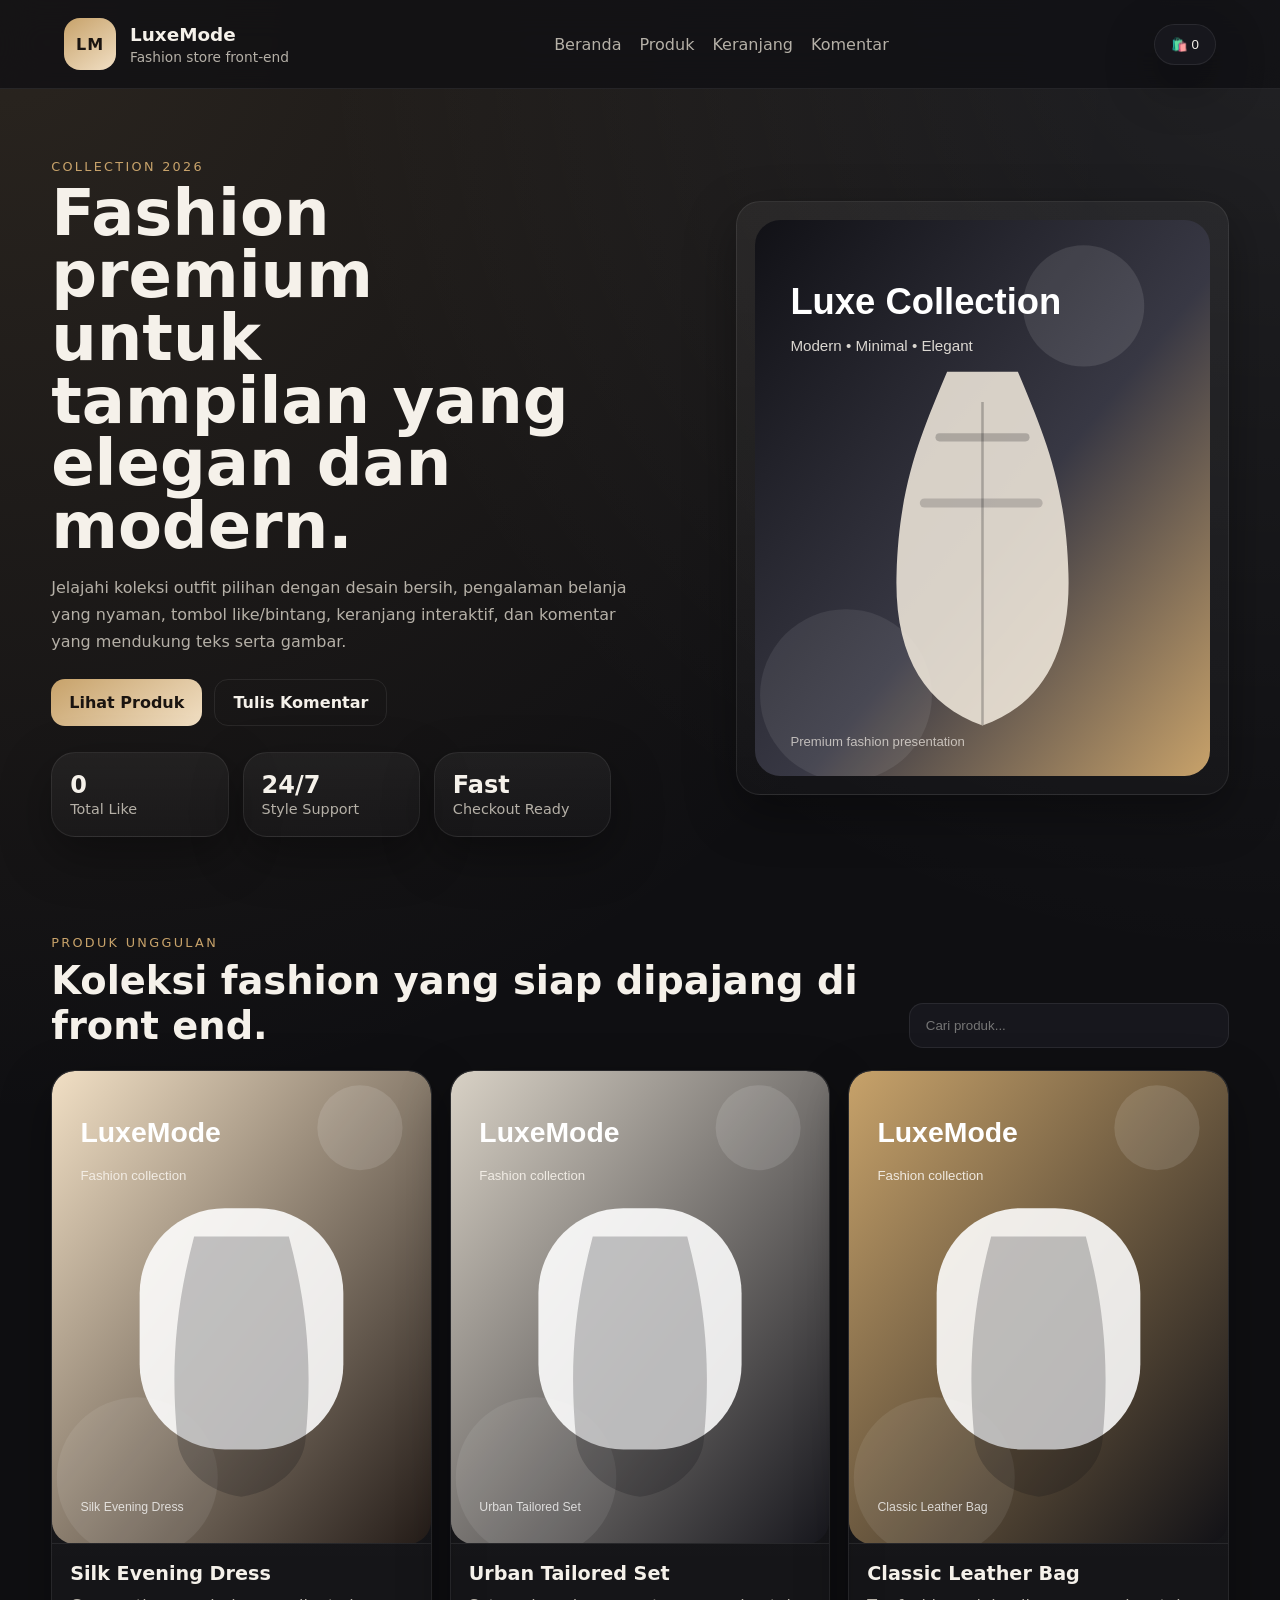
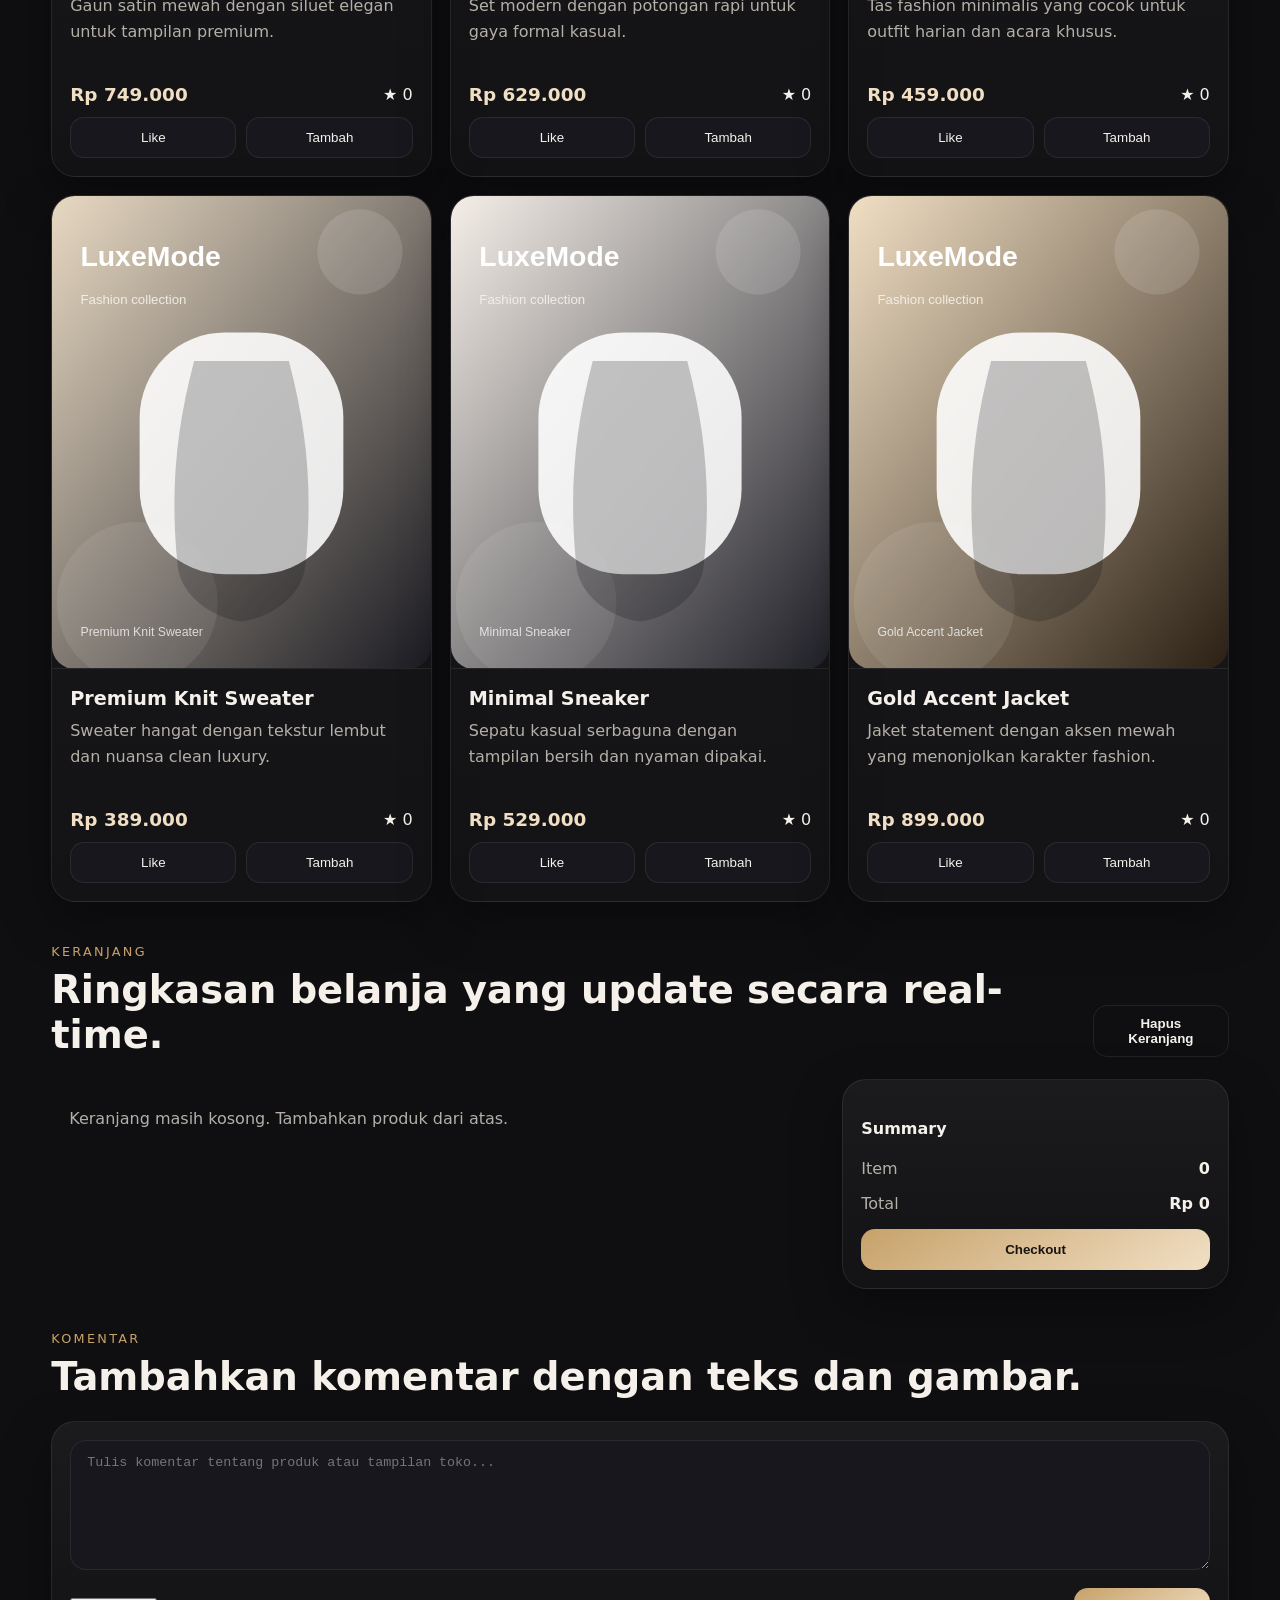
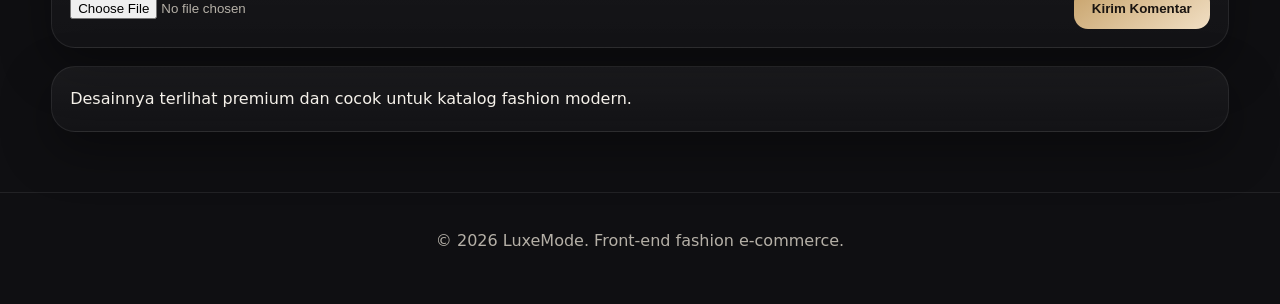
==== Fashion store front-end/index.html @ ac45f4f5 "Add files via upload" ====
<!DOCTYPE html>
<html lang="id">
<head>
  <meta charset="UTF-8" />
  <meta name="viewport" content="width=device-width, initial-scale=1.0" />
  <title>LuxeMode — Fashion E-Commerce</title>
  <link rel="stylesheet" href="style.css" />
</head>
<body>
  <header class="topbar">
    <div class="brand">
      <span class="brand-mark">LM</span>
      <div>
        <h1>LuxeMode</h1>
        <p>Fashion store front-end</p>
      </div>
    </div>

    <nav class="nav">
      <a href="#beranda">Beranda</a>
      <a href="#produk">Produk</a>
      <a href="#keranjang">Keranjang</a>
      <a href="#komentar">Komentar</a>
    </nav>

    <button class="cart-pill" id="cartToggle" type="button">
      🛍️ <span id="cartCount">0</span>
    </button>
  </header>

  <main>
    <section class="hero" id="beranda">
      <div class="hero-copy">
        <p class="eyebrow">Collection 2026</p>
        <h2>Fashion premium untuk tampilan yang elegan dan modern.</h2>
        <p class="hero-text">
          Jelajahi koleksi outfit pilihan dengan desain bersih, pengalaman belanja yang nyaman, 
          tombol like/bintang, keranjang interaktif, dan komentar yang mendukung teks serta gambar.
        </p>
        <div class="hero-actions">
          <a class="btn primary" href="#produk">Lihat Produk</a>
          <a class="btn ghost" href="#komentar">Tulis Komentar</a>
        </div>
        <div class="hero-stats">
          <div><strong id="likeTotal">0</strong><span>Total Like</span></div>
          <div><strong>24/7</strong><span>Style Support</span></div>
          <div><strong>Fast</strong><span>Checkout Ready</span></div>
        </div>
      </div>

      <div class="hero-card">
        <img alt="Fashion showcase" src="data:image/svg+xml;utf8,<?xml version='1.0' encoding='UTF-8'?> <svg xmlns='http://www.w3.org/2000/svg' width='900' height='1100' viewBox='0 0 900 1100'> <defs> <linearGradient id='g' x1='0' y1='0' x2='1' y2='1'> <stop offset='0%' stop-color='%23111116'/> <stop offset='55%' stop-color='%23383844'/> <stop offset='100%' stop-color='%23c8a26a'/> </linearGradient> </defs> <rect width='900' height='1100' rx='50' fill='url(%23g)'/> <circle cx='650' cy='170' r='120' fill='%23ffffff' fill-opacity='.10'/> <circle cx='180' cy='940' r='170' fill='%23ffffff' fill-opacity='.08'/> <text x='70' y='185' font-family='Arial' font-size='72' fill='%23ffffff' font-weight='700'>Luxe Collection</text> <text x='70' y='260' font-family='Arial' font-size='30' fill='%23f5f0e8' fill-opacity='.88'>Modern • Minimal • Elegant</text> <path d='M380 300 C330 420, 285 520, 280 700 C275 860, 335 960, 450 1000 C565 960, 625 860, 620 700 C615 520, 570 420, 520 300 Z' fill='%23f0e7db' fill-opacity='.88'/> <path d='M450 360 L450 999' stroke='%23111116' stroke-opacity='.25' stroke-width='5'/> <path d='M365 430 L535 430' stroke='%23111116' stroke-opacity='.22' stroke-width='16' stroke-linecap='round'/> <path d='M335 560 L560 560' stroke='%23111116' stroke-opacity='.18' stroke-width='18' stroke-linecap='round'/> <text x='70' y='1040' font-family='Arial' font-size='26' fill='%23f5f0e8' fill-opacity='.7'>Premium fashion presentation</text> </svg>"/>
      </div>
    </section>

    <section class="section" id="produk">
      <div class="section-head">
        <div>
          <p class="eyebrow">Produk Unggulan</p>
          <h3>Koleksi fashion yang siap dipajang di front end.</h3>
        </div>
        <div class="search-wrap">
          <input id="searchInput" type="search" placeholder="Cari produk..." />
        </div>
      </div>

      <div class="product-grid" id="productGrid"></div>
    </section>

    <section class="section cart-section" id="keranjang">
      <div class="section-head">
        <div>
          <p class="eyebrow">Keranjang</p>
          <h3>Ringkasan belanja yang update secara real-time.</h3>
        </div>
        <button class="btn ghost small" id="clearCart" type="button">Hapus Keranjang</button>
      </div>

      <div class="cart-layout">
        <div class="cart-list" id="cartList">
          <p class="empty-state">Keranjang masih kosong. Tambahkan produk dari atas.</p>
        </div>
        <aside class="cart-summary">
          <h4>Summary</h4>
          <div class="summary-row"><span>Item</span><strong id="summaryItems">0</strong></div>
          <div class="summary-row"><span>Total</span><strong id="summaryTotal">Rp0</strong></div>
          <button class="btn primary full" type="button">Checkout</button>
        </aside>
      </div>
    </section>

    <section class="section" id="komentar">
      <div class="section-head">
        <div>
          <p class="eyebrow">Komentar</p>
          <h3>Tambahkan komentar dengan teks dan gambar.</h3>
        </div>
      </div>

      <div class="comment-form">
        <textarea id="commentText" rows="4" placeholder="Tulis komentar tentang produk atau tampilan toko..."></textarea>
        <div class="comment-tools">
          <input id="commentImage" type="file" accept="image/*" />
          <button id="postComment" class="btn primary" type="button">Kirim Komentar</button>
        </div>
      </div>

      <div class="comment-feed" id="commentFeed"></div>
    </section>
  </main>

  <footer class="footer">
    <p>© 2026 LuxeMode. Front-end fashion e-commerce.</p>
  </footer>

  <script src="script.js"></script>
</body>
</html>
---- Fashion store front-end/style.css ----
* {
  box-sizing: border-box;
}

:root {
  --bg: #0f0f12;
  --panel: #17171d;
  --panel-2: #1d1d25;
  --text: #f5f1ea;
  --muted: #b5b0a7;
  --accent: #c7a26a;
  --accent-2: #f1dfc4;
  --line: rgba(255,255,255,0.08);
  --shadow: 0 18px 50px rgba(0,0,0,0.35);
}

html {
  scroll-behavior: smooth;
}

body {
  margin: 0;
  font-family: Inter, system-ui, -apple-system, Segoe UI, Roboto, Arial, sans-serif;
  background:
    radial-gradient(circle at top left, rgba(199,162,106,0.15), transparent 30%),
    radial-gradient(circle at top right, rgba(255,255,255,0.08), transparent 26%),
    var(--bg);
  color: var(--text);
}

a {
  color: inherit;
  text-decoration: none;
}

.topbar {
  position: sticky;
  top: 0;
  z-index: 10;
  display: flex;
  align-items: center;
  justify-content: space-between;
  gap: 18px;
  padding: 18px 5vw;
  backdrop-filter: blur(18px);
  background: rgba(15,15,18,0.72);
  border-bottom: 1px solid var(--line);
}

.brand {
  display: flex;
  align-items: center;
  gap: 14px;
}

.brand-mark {
  width: 52px;
  height: 52px;
  display: grid;
  place-items: center;
  border-radius: 16px;
  background: linear-gradient(145deg, #c7a26a, #f1dfc4);
  color: #1a1410;
  font-weight: 800;
  letter-spacing: 1px;
}

.brand h1 {
  margin: 0;
  font-size: 1.15rem;
}

.brand p {
  margin: 4px 0 0;
  color: var(--muted);
  font-size: 0.86rem;
}

.nav {
  display: flex;
  gap: 18px;
  flex-wrap: wrap;
  justify-content: center;
  color: var(--muted);
}

.nav a:hover {
  color: var(--text);
}

.cart-pill {
  border: 1px solid var(--line);
  background: var(--panel);
  color: var(--text);
  padding: 12px 16px;
  border-radius: 999px;
  cursor: pointer;
  box-shadow: var(--shadow);
}

main {
  width: min(1200px, 92vw);
  margin: 0 auto;
  padding: 24px 0 60px;
}

.hero {
  display: grid;
  grid-template-columns: 1.2fr 0.9fr;
  gap: 28px;
  align-items: center;
  min-height: calc(100vh - 120px);
  padding: 18px 0 28px;
}

.hero-copy h2 {
  font-size: clamp(2.4rem, 5vw, 4.7rem);
  line-height: 0.98;
  margin: 8px 0 16px;
  max-width: 12ch;
}

.eyebrow {
  color: var(--accent);
  text-transform: uppercase;
  letter-spacing: 0.18em;
  font-size: 0.8rem;
  margin: 0;
}

.hero-text {
  color: var(--muted);
  line-height: 1.7;
  max-width: 58ch;
  margin: 0 0 24px;
}

.hero-actions {
  display: flex;
  gap: 12px;
  flex-wrap: wrap;
  margin-bottom: 26px;
}

.btn {
  border: 0;
  padding: 13px 18px;
  border-radius: 14px;
  font-weight: 700;
  cursor: pointer;
  display: inline-flex;
  align-items: center;
  justify-content: center;
}

.btn.primary {
  background: linear-gradient(145deg, #c7a26a, #f1dfc4);
  color: #1a1410;
}

.btn.ghost {
  background: transparent;
  color: var(--text);
  border: 1px solid var(--line);
}

.btn.small {
  padding: 10px 14px;
}

.btn.full {
  width: 100%;
}

.hero-stats {
  display: grid;
  grid-template-columns: repeat(3, minmax(0, 1fr));
  gap: 14px;
  max-width: 560px;
}

.hero-stats div, .cart-summary, .product-card, .comment-form, .comment-item, .hero-card {
  background: linear-gradient(180deg, rgba(255,255,255,0.05), rgba(255,255,255,0.02));
  border: 1px solid var(--line);
  border-radius: 24px;
  box-shadow: var(--shadow);
}

.hero-stats div {
  padding: 18px;
}

.hero-stats strong {
  display: block;
  font-size: 1.5rem;
}

.hero-stats span {
  color: var(--muted);
  font-size: 0.9rem;
}

.hero-card {
  padding: 18px;
}

.hero-card img {
  width: 100%;
  height: 100%;
  display: block;
  border-radius: 18px;
  object-fit: cover;
}

.section {
  padding: 42px 0 0;
}

.section-head {
  display: flex;
  justify-content: space-between;
  align-items: end;
  gap: 14px;
  margin-bottom: 22px;
}

.section-head h3 {
  margin: 8px 0 0;
  font-size: clamp(1.6rem, 3vw, 2.4rem);
}

.search-wrap input {
  width: min(320px, 80vw);
  background: var(--panel);
  color: var(--text);
  border: 1px solid var(--line);
  padding: 14px 16px;
  border-radius: 14px;
  outline: none;
}

.product-grid {
  display: grid;
  grid-template-columns: repeat(3, minmax(0, 1fr));
  gap: 18px;
}

.product-card {
  overflow: hidden;
}

.product-image {
  width: 100%;
  aspect-ratio: 4 / 5;
  object-fit: cover;
  display: block;
  border-bottom: 1px solid var(--line);
}

.product-body {
  padding: 18px;
}

.product-body h4 {
  margin: 0 0 8px;
  font-size: 1.2rem;
}

.product-body p {
  margin: 0 0 14px;
  color: var(--muted);
  line-height: 1.6;
  min-height: 4.8em;
}

.product-meta {
  display: flex;
  justify-content: space-between;
  align-items: center;
  gap: 12px;
  margin-bottom: 12px;
}

.price {
  font-size: 1.15rem;
  color: var(--accent-2);
  font-weight: 800;
}

.action-row {
  display: flex;
  gap: 10px;
}

.icon-btn {
  flex: 1;
  border: 1px solid var(--line);
  background: var(--panel);
  color: var(--text);
  padding: 12px 14px;
  border-radius: 14px;
  cursor: pointer;
}

.icon-btn.active {
  background: rgba(199,162,106,0.18);
  border-color: rgba(199,162,106,0.35);
}

.cart-layout {
  display: grid;
  grid-template-columns: 1.6fr 0.8fr;
  gap: 18px;
}

.cart-list, .cart-summary {
  padding: 18px;
}

.cart-item {
  display: grid;
  grid-template-columns: 78px 1fr auto;
  gap: 14px;
  align-items: center;
  padding: 14px 0;
  border-bottom: 1px solid var(--line);
}

.cart-item:last-child {
  border-bottom: 0;
}

.cart-item img {
  width: 78px;
  height: 96px;
  border-radius: 16px;
  object-fit: cover;
}

.cart-item h4 {
  margin: 0 0 6px;
}

.cart-item p {
  margin: 0;
  color: var(--muted);
  font-size: 0.92rem;
}

.qty-controls {
  display: flex;
  align-items: center;
  gap: 8px;
}

.qty-controls button {
  width: 34px;
  height: 34px;
  border-radius: 10px;
  border: 1px solid var(--line);
  background: var(--panel);
  color: var(--text);
  cursor: pointer;
}

.summary-row {
  display: flex;
  justify-content: space-between;
  margin: 16px 0;
  color: var(--muted);
}

.summary-row strong {
  color: var(--text);
}

.comment-form {
  padding: 18px;
}

.comment-form textarea {
  width: 100%;
  resize: vertical;
  min-height: 130px;
  background: var(--panel);
  color: var(--text);
  border: 1px solid var(--line);
  border-radius: 16px;
  padding: 14px 16px;
  outline: none;
  margin-bottom: 14px;
}

.comment-tools {
  display: flex;
  gap: 12px;
  align-items: center;
  justify-content: space-between;
  flex-wrap: wrap;
}

.comment-tools input[type="file"] {
  color: var(--muted);
}

.comment-feed {
  display: grid;
  gap: 14px;
  margin-top: 18px;
}

.comment-item {
  padding: 18px;
  display: grid;
  gap: 12px;
}

.comment-item p {
  margin: 0;
  line-height: 1.7;
  color: var(--text);
}

.comment-item img {
  max-width: 240px;
  width: 100%;
  border-radius: 16px;
  border: 1px solid var(--line);
}

.empty-state {
  color: var(--muted);
  margin: 0;
  padding: 12px 0;
}

.footer {
  padding: 22px 5vw 38px;
  text-align: center;
  color: var(--muted);
  border-top: 1px solid var(--line);
}

@media (max-width: 980px) {
  .hero, .product-grid, .cart-layout {
    grid-template-columns: 1fr;
  }

  .hero {
    min-height: auto;
    padding-top: 32px;
  }

  .hero-copy h2 {
    max-width: 100%;
  }
}

@media (max-width: 640px) {
  .topbar {
    flex-wrap: wrap;
    justify-content: center;
  }

  .section-head {
    align-items: start;
    flex-direction: column;
  }

  .hero-stats {
    grid-template-columns: 1fr;
  }

  .cart-item {
    grid-template-columns: 1fr;
  }

  .comment-tools {
    flex-direction: column;
    align-items: stretch;
  }
}
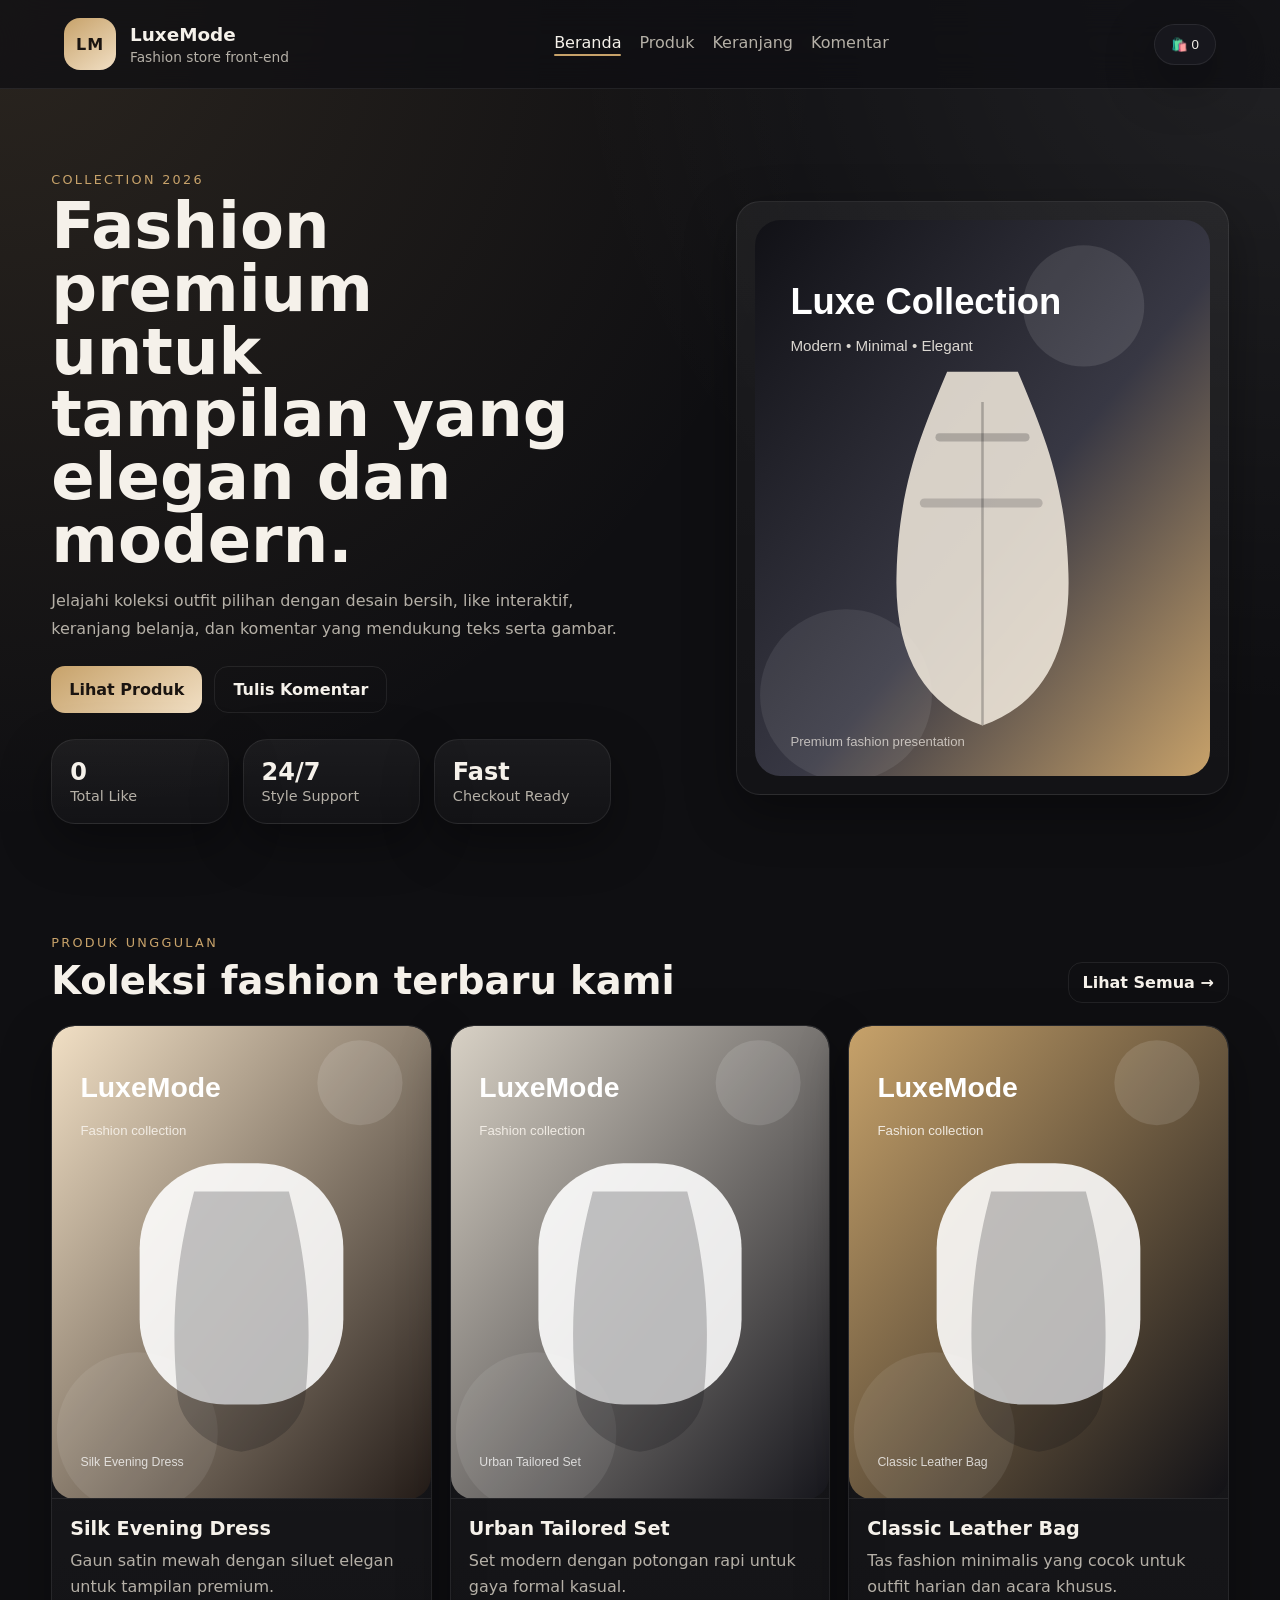
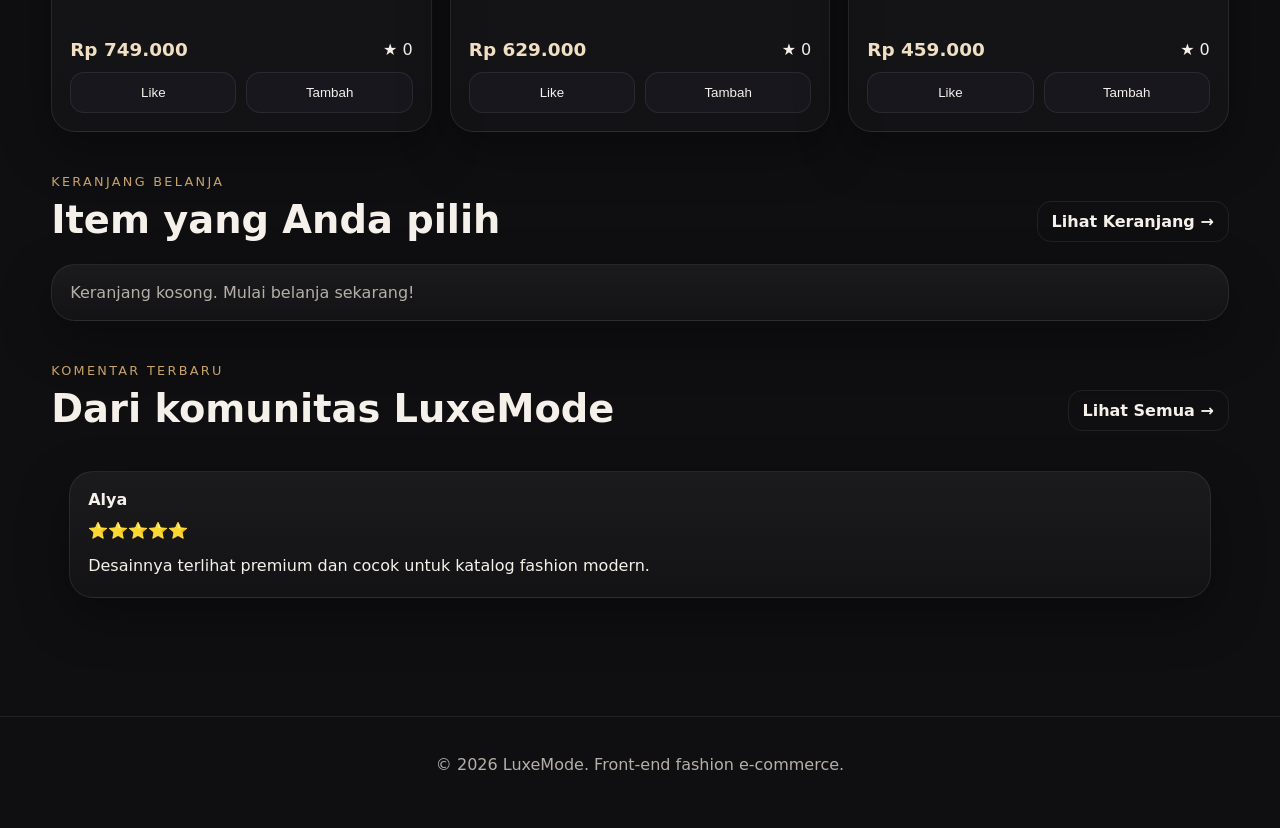
==== commit 67e6245b: "Add files via upload" ====
--- a/Fashion store front-end/index.html
+++ b/Fashion store front-end/index.html
@@ -17,30 +17,31 @@
     </div>
 
     <nav class="nav">
-      <a href="#beranda">Beranda</a>
-      <a href="#produk">Produk</a>
-      <a href="#keranjang">Keranjang</a>
-      <a href="#komentar">Komentar</a>
+      <a href="index.html" class="active">Beranda</a>
+      <a href="produk.html">Produk</a>
+      <a href="keranjang.html">Keranjang</a>
+      <a href="komentar.html">Komentar</a>
     </nav>
 
-    <button class="cart-pill" id="cartToggle" type="button">
+    <button class="cart-pill" type="button">
       🛍️ <span id="cartCount">0</span>
     </button>
   </header>
 
   <main>
-    <section class="hero" id="beranda">
+    <section class="hero">
       <div class="hero-copy">
         <p class="eyebrow">Collection 2026</p>
         <h2>Fashion premium untuk tampilan yang elegan dan modern.</h2>
         <p class="hero-text">
-          Jelajahi koleksi outfit pilihan dengan desain bersih, pengalaman belanja yang nyaman, 
-          tombol like/bintang, keranjang interaktif, dan komentar yang mendukung teks serta gambar.
+          Jelajahi koleksi outfit pilihan dengan desain bersih, like interaktif, keranjang belanja,
+          dan komentar yang mendukung teks serta gambar.
         </p>
         <div class="hero-actions">
-          <a class="btn primary" href="#produk">Lihat Produk</a>
-          <a class="btn ghost" href="#komentar">Tulis Komentar</a>
+          <a class="btn primary" href="produk.html">Lihat Produk</a>
+          <a class="btn ghost" href="komentar.html">Tulis Komentar</a>
         </div>
+
         <div class="hero-stats">
           <div><strong id="likeTotal">0</strong><span>Total Like</span></div>
           <div><strong>24/7</strong><span>Style Support</span></div>
@@ -53,59 +54,39 @@
       </div>
     </section>
 
-    <section class="section" id="produk">
+    <section class="section">
       <div class="section-head">
         <div>
           <p class="eyebrow">Produk Unggulan</p>
-          <h3>Koleksi fashion yang siap dipajang di front end.</h3>
+          <h3>Koleksi fashion terbaru kami</h3>
         </div>
-        <div class="search-wrap">
-          <input id="searchInput" type="search" placeholder="Cari produk..." />
-        </div>
+        <a href="produk.html" class="btn ghost small">Lihat Semua →</a>
       </div>
-
-      <div class="product-grid" id="productGrid"></div>
+      <div class="product-grid" id="homeProductGrid"></div>
     </section>
 
-    <section class="section cart-section" id="keranjang">
+    <section class="section">
       <div class="section-head">
         <div>
-          <p class="eyebrow">Keranjang</p>
-          <h3>Ringkasan belanja yang update secara real-time.</h3>
+          <p class="eyebrow">Keranjang Belanja</p>
+          <h3>Item yang Anda pilih</h3>
         </div>
-        <button class="btn ghost small" id="clearCart" type="button">Hapus Keranjang</button>
+        <a href="keranjang.html" class="btn ghost small">Lihat Keranjang →</a>
       </div>
-
-      <div class="cart-layout">
-        <div class="cart-list" id="cartList">
-          <p class="empty-state">Keranjang masih kosong. Tambahkan produk dari atas.</p>
-        </div>
-        <aside class="cart-summary">
-          <h4>Summary</h4>
-          <div class="summary-row"><span>Item</span><strong id="summaryItems">0</strong></div>
-          <div class="summary-row"><span>Total</span><strong id="summaryTotal">Rp0</strong></div>
-          <button class="btn primary full" type="button">Checkout</button>
-        </aside>
+      <div class="cart-preview" id="cartPreview">
+        <p class="empty-state">Keranjang kosong. Mulai belanja sekarang!</p>
       </div>
     </section>
 
-    <section class="section" id="komentar">
+    <section class="section">
       <div class="section-head">
         <div>
-          <p class="eyebrow">Komentar</p>
-          <h3>Tambahkan komentar dengan teks dan gambar.</h3>
+          <p class="eyebrow">Komentar Terbaru</p>
+          <h3>Dari komunitas LuxeMode</h3>
         </div>
+        <a href="komentar.html" class="btn ghost small">Lihat Semua →</a>
       </div>
-
-      <div class="comment-form">
-        <textarea id="commentText" rows="4" placeholder="Tulis komentar tentang produk atau tampilan toko..."></textarea>
-        <div class="comment-tools">
-          <input id="commentImage" type="file" accept="image/*" />
-          <button id="postComment" class="btn primary" type="button">Kirim Komentar</button>
-        </div>
-      </div>
-
-      <div class="comment-feed" id="commentFeed"></div>
+      <div class="comment-feed" id="homeCommentFeed"></div>
     </section>
   </main>
 
@@ -115,4 +96,4 @@
 
   <script src="script.js"></script>
 </body>
-</html>
+</html>
--- a/Fashion store front-end/style.css
+++ b/Fashion store front-end/style.css
@@ -12,6 +12,11 @@
   --accent-2: #f1dfc4;
   --line: rgba(255,255,255,0.08);
   --shadow: 0 18px 50px rgba(0,0,0,0.35);
+  --success: #6dcf97;
+}
+
+* {
+  box-sizing: border-box;
 }
 
 html {
@@ -33,10 +38,15 @@
   text-decoration: none;
 }
 
+img {
+  max-width: 100%;
+  display: block;
+}
+
 .topbar {
   position: sticky;
   top: 0;
-  z-index: 10;
+  z-index: 20;
   display: flex;
   align-items: center;
   justify-content: space-between;
@@ -84,8 +94,25 @@
   color: var(--muted);
 }
 
-.nav a:hover {
-  color: var(--text);
+.nav a {
+  position: relative;
+  padding-bottom: 4px;
+}
+
+.nav a:hover,
+.nav a.active {
+  color: var(--text);
+}
+
+.nav a.active::after {
+  content: "";
+  position: absolute;
+  left: 0;
+  bottom: 0;
+  width: 100%;
+  height: 2px;
+  background: var(--accent);
+  border-radius: 999px;
 }
 
 .cart-pill {
@@ -168,7 +195,7 @@
   padding: 10px 14px;
 }
 
-.btn.full {
+.btn.full-width {
   width: 100%;
 }
 
@@ -179,7 +206,16 @@
   max-width: 560px;
 }
 
-.hero-stats div, .cart-summary, .product-card, .comment-form, .comment-item, .hero-card {
+.hero-stats div,
+.cart-summary,
+.product-card,
+.comment-form,
+.comment-item,
+.hero-card,
+.page-header,
+.filter-bar,
+.cart-preview,
+.summary-box {
   background: linear-gradient(180deg, rgba(255,255,255,0.05), rgba(255,255,255,0.02));
   border: 1px solid var(--line);
   border-radius: 24px;
@@ -202,12 +238,11 @@
 
 .hero-card {
   padding: 18px;
+  overflow: hidden;
 }
 
 .hero-card img {
   width: 100%;
-  height: 100%;
-  display: block;
   border-radius: 18px;
   object-fit: cover;
 }
@@ -229,14 +264,49 @@
   font-size: clamp(1.6rem, 3vw, 2.4rem);
 }
 
-.search-wrap input {
-  width: min(320px, 80vw);
+.page-header {
+  padding: 26px;
+  margin-bottom: 20px;
+}
+
+.page-header h1 {
+  margin: 0 0 8px;
+  font-size: clamp(1.8rem, 3vw, 2.6rem);
+}
+
+.page-header p {
+  margin: 0;
+  color: var(--muted);
+}
+
+.filter-bar {
+  display: flex;
+  gap: 12px;
+  margin-bottom: 16px;
+  flex-wrap: wrap;
+  padding: 16px;
+}
+
+.search-input,
+.filter-select,
+.comment-form input[type="text"],
+.comment-form input[type="file"],
+.comment-form textarea {
+  width: 100%;
   background: var(--panel);
   color: var(--text);
   border: 1px solid var(--line);
-  padding: 14px 16px;
   border-radius: 14px;
+  padding: 12px 14px;
   outline: none;
+}
+
+.filter-select {
+  max-width: 220px;
+}
+
+.search-input {
+  max-width: 360px;
 }
 
 .product-grid {
@@ -307,13 +377,17 @@
   border-color: rgba(199,162,106,0.35);
 }
 
-.cart-layout {
+.cart-layout,
+.comment-container {
   display: grid;
   grid-template-columns: 1.6fr 0.8fr;
   gap: 18px;
 }
 
-.cart-list, .cart-summary {
+.cart-list,
+.cart-summary,
+.comment-form,
+.comment-feed {
   padding: 18px;
 }
 
@@ -363,32 +437,49 @@
   cursor: pointer;
 }
 
-.summary-row {
+.summary-row,
+.summary-item {
   display: flex;
   justify-content: space-between;
-  margin: 16px 0;
-  color: var(--muted);
-}
-
-.summary-row strong {
-  color: var(--text);
-}
-
-.comment-form {
+  gap: 12px;
+  margin: 14px 0;
+  color: var(--muted);
+}
+
+.summary-row strong,
+.summary-item strong {
+  color: var(--text);
+}
+
+.summary-box {
   padding: 18px;
 }
 
+.summary-item.total {
+  padding-top: 12px;
+  border-top: 1px solid var(--line);
+  font-size: 1.05rem;
+}
+
+.comment-form h2,
+.comment-feed h2 {
+  margin-top: 0;
+}
+
+.form-group {
+  margin-bottom: 14px;
+}
+
+.form-group label {
+  display: block;
+  margin-bottom: 8px;
+  color: var(--muted);
+  font-size: 0.95rem;
+}
+
 .comment-form textarea {
-  width: 100%;
   resize: vertical;
   min-height: 130px;
-  background: var(--panel);
-  color: var(--text);
-  border: 1px solid var(--line);
-  border-radius: 16px;
-  padding: 14px 16px;
-  outline: none;
-  margin-bottom: 14px;
 }
 
 .comment-tools {
@@ -399,20 +490,40 @@
   flex-wrap: wrap;
 }
 
-.comment-tools input[type="file"] {
-  color: var(--muted);
+.comment-tools small {
+  color: var(--muted);
+}
+
+.star-rating {
+  display: flex;
+  gap: 8px;
+  flex-wrap: wrap;
+}
+
+.star {
+  font-size: 1.5rem;
+  cursor: pointer;
+  opacity: 0.4;
+  user-select: none;
+}
+
+.star.active {
+  opacity: 1;
 }
 
 .comment-feed {
   display: grid;
   gap: 14px;
-  margin-top: 18px;
 }
 
 .comment-item {
   padding: 18px;
   display: grid;
   gap: 12px;
+}
+
+.comment-item h4 {
+  margin: 0;
 }
 
 .comment-item p {
@@ -428,10 +539,35 @@
   border: 1px solid var(--line);
 }
 
+.cart-preview {
+  padding: 18px;
+  display: grid;
+  gap: 12px;
+}
+
+.cart-preview-item {
+  display: grid;
+  grid-template-columns: 60px 1fr;
+  gap: 12px;
+  align-items: center;
+  padding: 10px 0;
+  border-bottom: 1px solid var(--line);
+}
+
+.cart-preview-item:last-child {
+  border-bottom: 0;
+}
+
+.cart-preview-item img {
+  width: 60px;
+  height: 74px;
+  object-fit: cover;
+  border-radius: 12px;
+}
+
 .empty-state {
   color: var(--muted);
   margin: 0;
-  padding: 12px 0;
 }
 
 .footer {
@@ -439,10 +575,14 @@
   text-align: center;
   color: var(--muted);
   border-top: 1px solid var(--line);
+  margin-top: 40px;
 }
 
 @media (max-width: 980px) {
-  .hero, .product-grid, .cart-layout {
+  .hero,
+  .product-grid,
+  .cart-layout,
+  .comment-container {
     grid-template-columns: 1fr;
   }
 
@@ -452,6 +592,11 @@
   }
 
   .hero-copy h2 {
+    max-width: 100%;
+  }
+
+  .search-input,
+  .filter-select {
     max-width: 100%;
   }
 }
@@ -479,4 +624,4 @@
     flex-direction: column;
     align-items: stretch;
   }
-}
+}
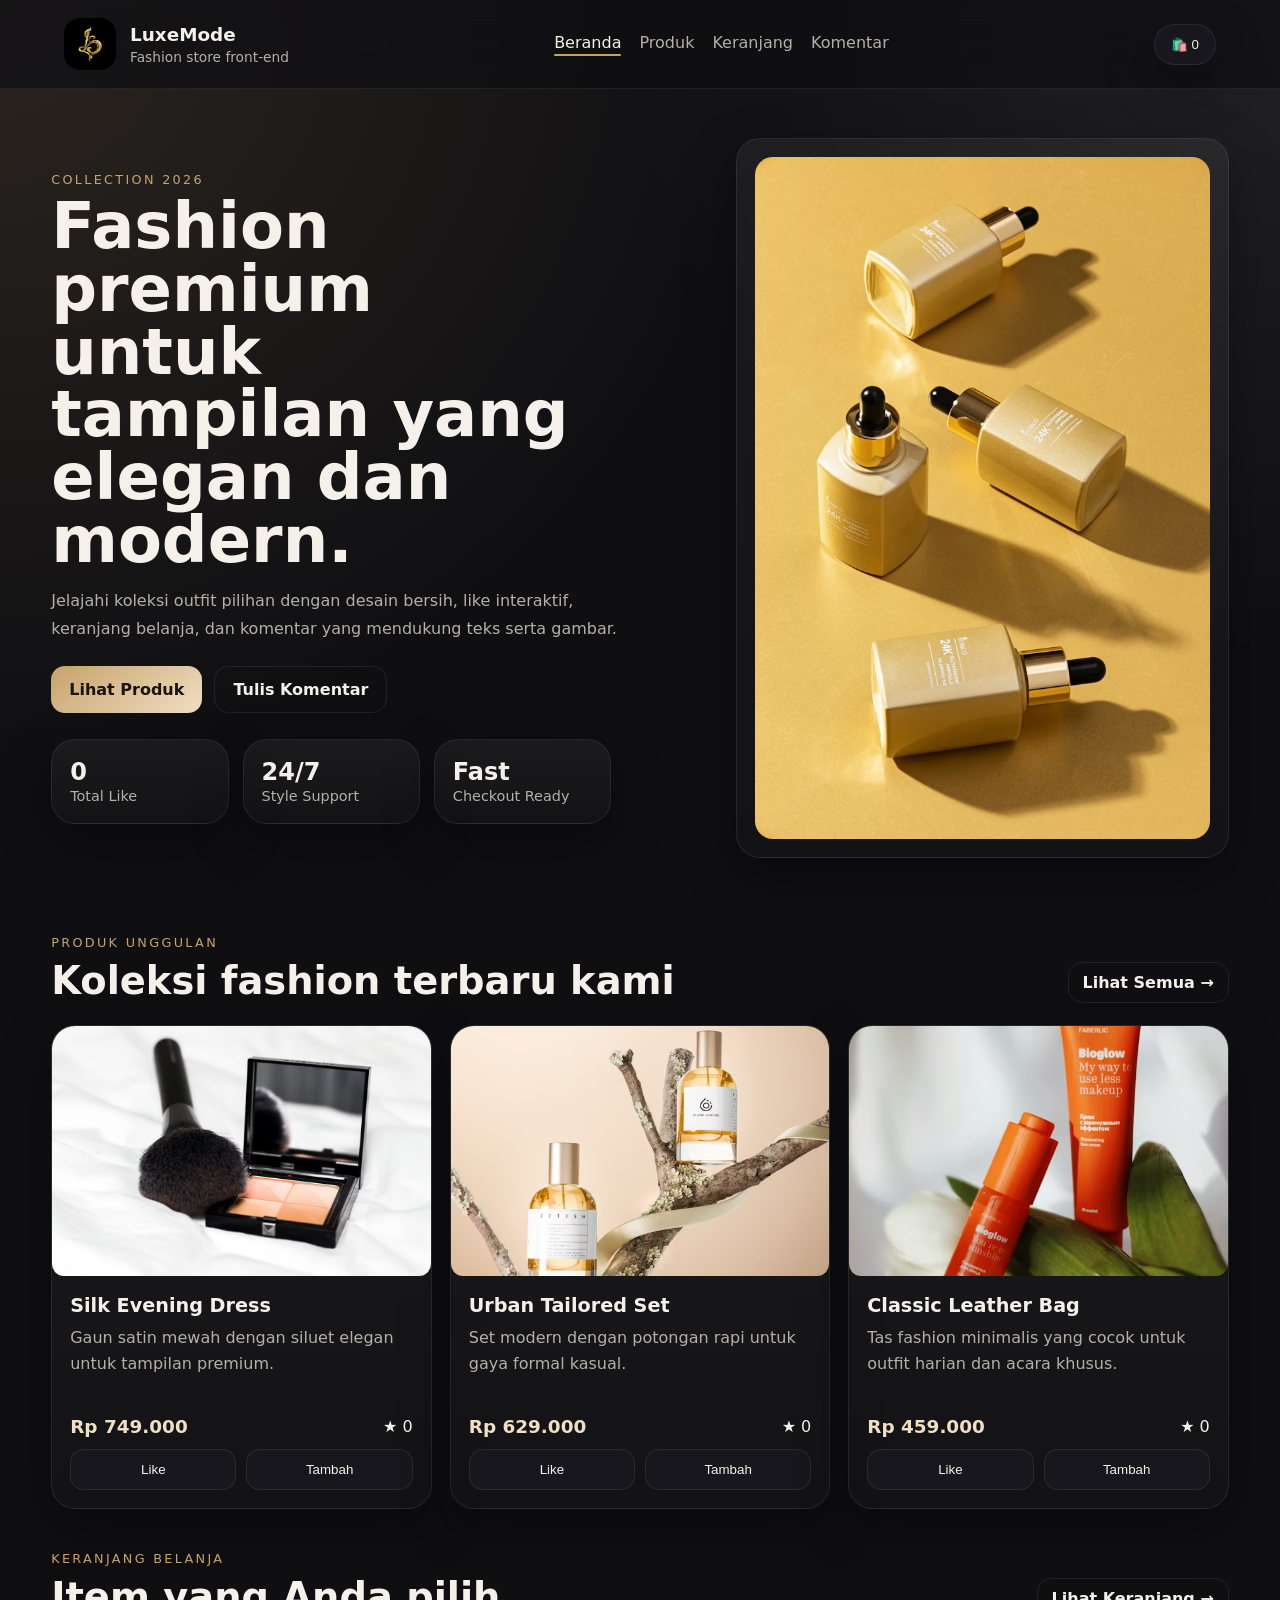
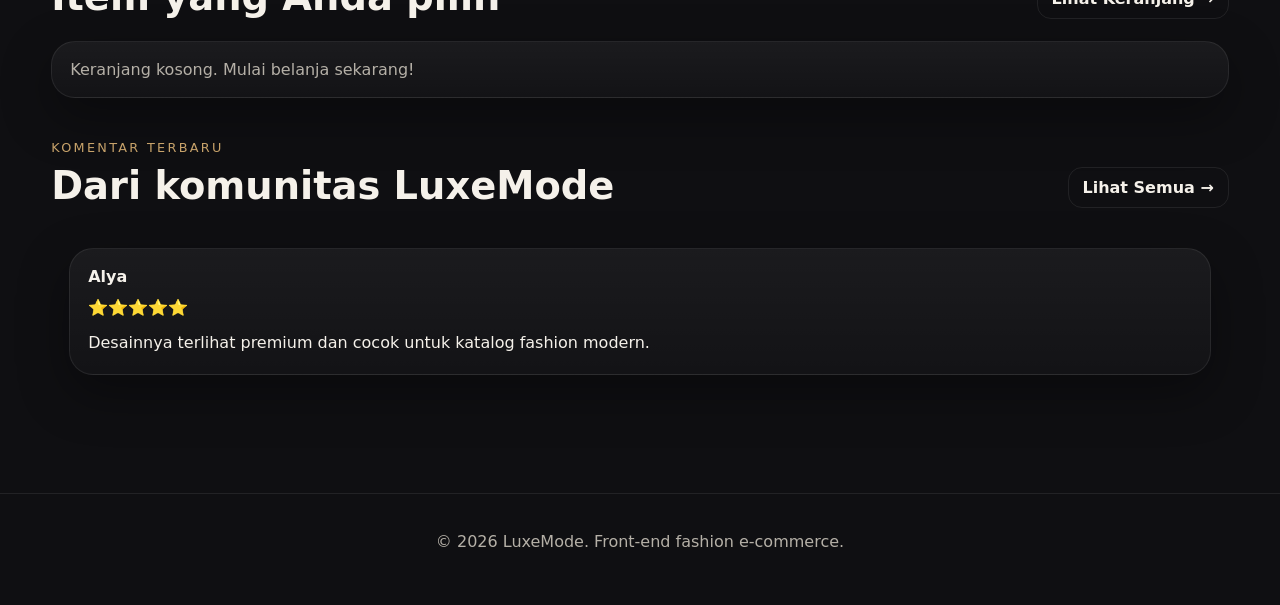
==== commit 04d4be21: "Upload Fashion store front-end changes" ====
--- a/Fashion store front-end/index.html
+++ b/Fashion store front-end/index.html
@@ -9,7 +9,7 @@
 <body>
   <header class="topbar">
     <div class="brand">
-      <span class="brand-mark">LM</span>
+      <img class="brand-mark" src="img/logo-removebg-preview.avif" alt="LuxeMode Logo">
       <div>
         <h1>LuxeMode</h1>
         <p>Fashion store front-end</p>
@@ -50,7 +50,7 @@
       </div>
 
       <div class="hero-card">
-        <img alt="Fashion showcase" src="data:image/svg+xml;utf8,<?xml version='1.0' encoding='UTF-8'?> <svg xmlns='http://www.w3.org/2000/svg' width='900' height='1100' viewBox='0 0 900 1100'> <defs> <linearGradient id='g' x1='0' y1='0' x2='1' y2='1'> <stop offset='0%' stop-color='%23111116'/> <stop offset='55%' stop-color='%23383844'/> <stop offset='100%' stop-color='%23c8a26a'/> </linearGradient> </defs> <rect width='900' height='1100' rx='50' fill='url(%23g)'/> <circle cx='650' cy='170' r='120' fill='%23ffffff' fill-opacity='.10'/> <circle cx='180' cy='940' r='170' fill='%23ffffff' fill-opacity='.08'/> <text x='70' y='185' font-family='Arial' font-size='72' fill='%23ffffff' font-weight='700'>Luxe Collection</text> <text x='70' y='260' font-family='Arial' font-size='30' fill='%23f5f0e8' fill-opacity='.88'>Modern • Minimal • Elegant</text> <path d='M380 300 C330 420, 285 520, 280 700 C275 860, 335 960, 450 1000 C565 960, 625 860, 620 700 C615 520, 570 420, 520 300 Z' fill='%23f0e7db' fill-opacity='.88'/> <path d='M450 360 L450 999' stroke='%23111116' stroke-opacity='.25' stroke-width='5'/> <path d='M365 430 L535 430' stroke='%23111116' stroke-opacity='.22' stroke-width='16' stroke-linecap='round'/> <path d='M335 560 L560 560' stroke='%23111116' stroke-opacity='.18' stroke-width='18' stroke-linecap='round'/> <text x='70' y='1040' font-family='Arial' font-size='26' fill='%23f5f0e8' fill-opacity='.7'>Premium fashion presentation</text> </svg>"/>
+        <img alt="Fashion showcase" src="img/1.avif"/>
       </div>
     </section>
 
--- a/Fashion store front-end/style.css
+++ b/Fashion store front-end/style.css
@@ -319,12 +319,61 @@
   overflow: hidden;
 }
 
+.image-wrapper {
+  position: relative;
+  overflow: hidden;
+  border-radius: 12px;
+  height: 250px; 
+  width: 100%;
+}
+
 .product-image {
   width: 100%;
-  aspect-ratio: 4 / 5;
+  height: 100%;
   object-fit: cover;
   display: block;
-  border-bottom: 1px solid var(--line);
+  transition: transform 0.4s ease;
+}
+
+.image-overlay {
+  position: absolute;
+  top: 0;
+  left: 0;
+  width: 100%;
+  height: 100%;
+
+  background: linear-gradient(
+    to bottom,
+    rgba(0,0,0,0.7),
+    rgba(0,0,0,0.0)
+  );
+
+  display: flex;
+  align-items: flex-start;
+  justify-content: left;
+
+  padding-top: 20px;
+  padding-left: 20px;
+
+  opacity: 0;
+  transform: translateY(-20px); 
+  transition: all 0.4s ease;
+}
+
+.image-overlay span {
+  color: #fff;
+  font-size: 16px;
+  font-weight: 600;
+  letter-spacing: 1px;
+}
+
+.image-wrapper:hover .product-image {
+  transform: scale(1.05);
+}
+
+.image-wrapper:hover .image-overlay {
+  opacity: 1;
+  transform: translateY(0);
 }
 
 .product-body {
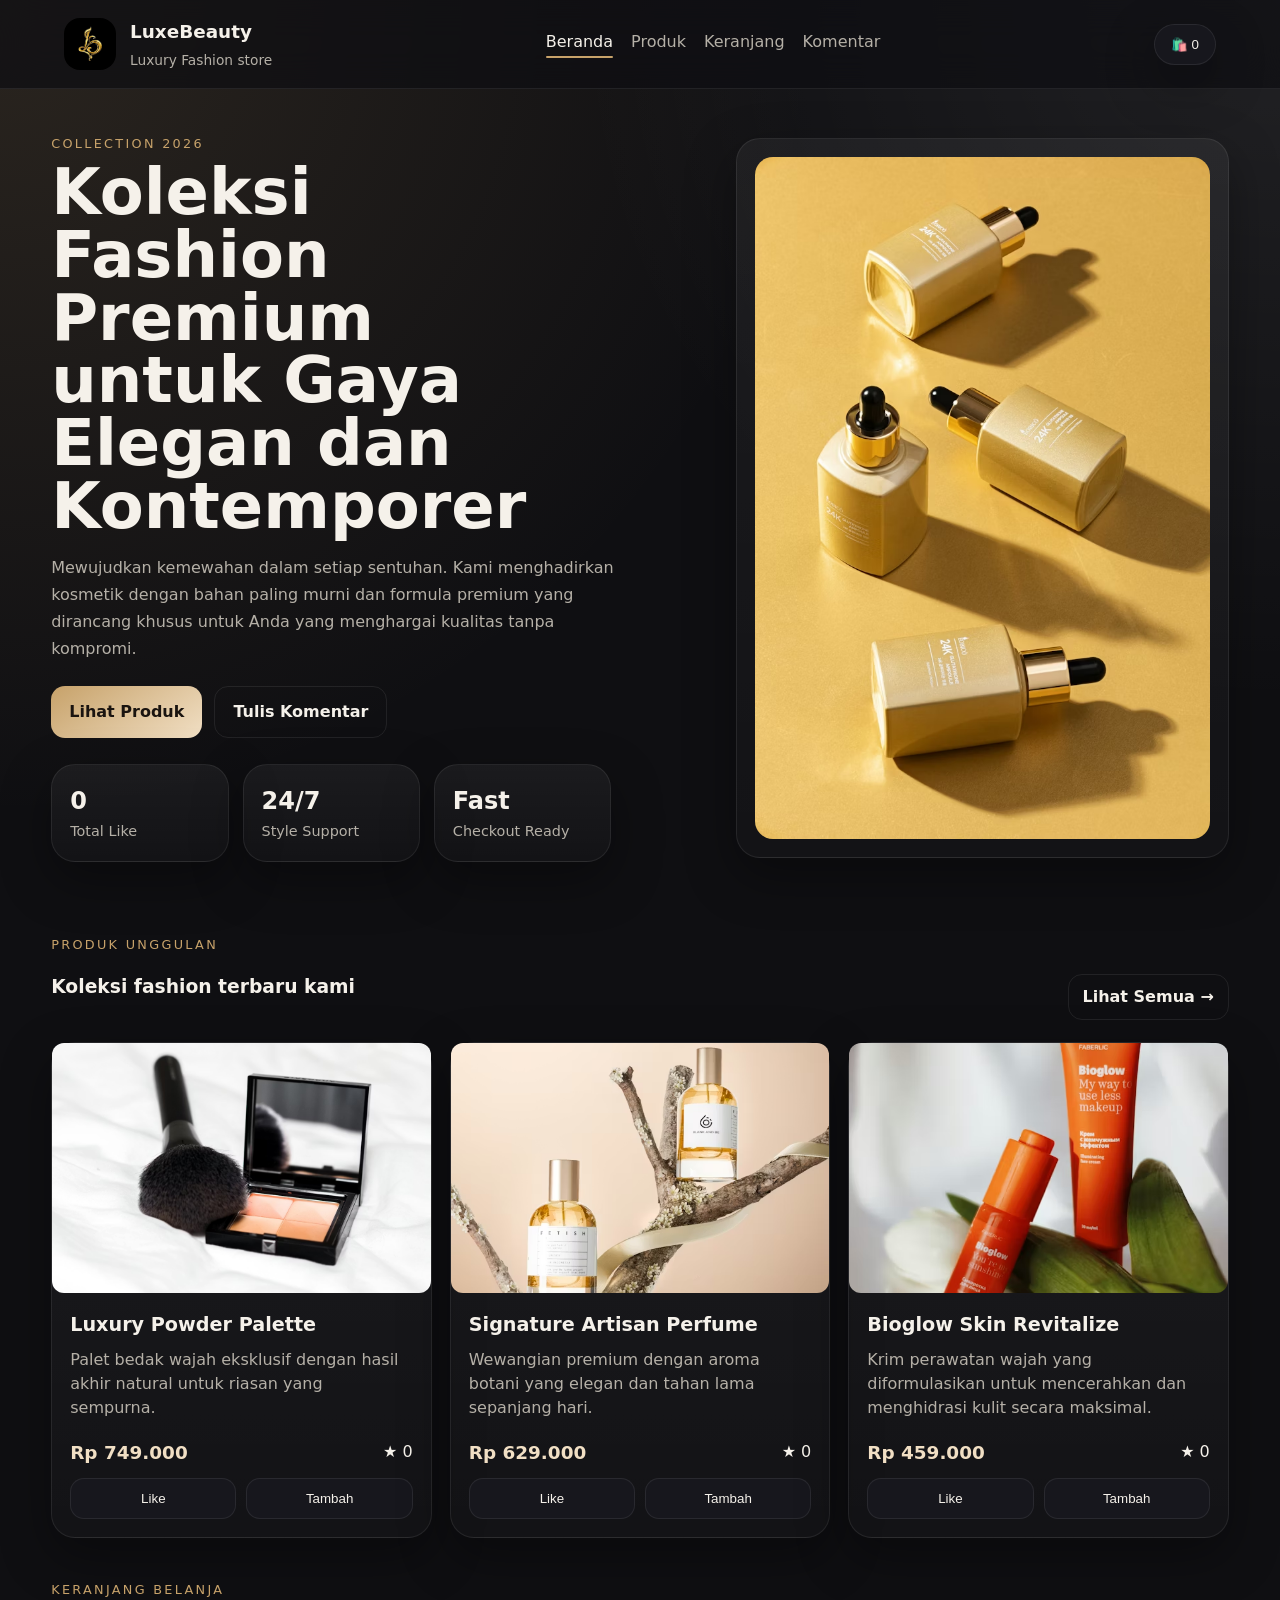
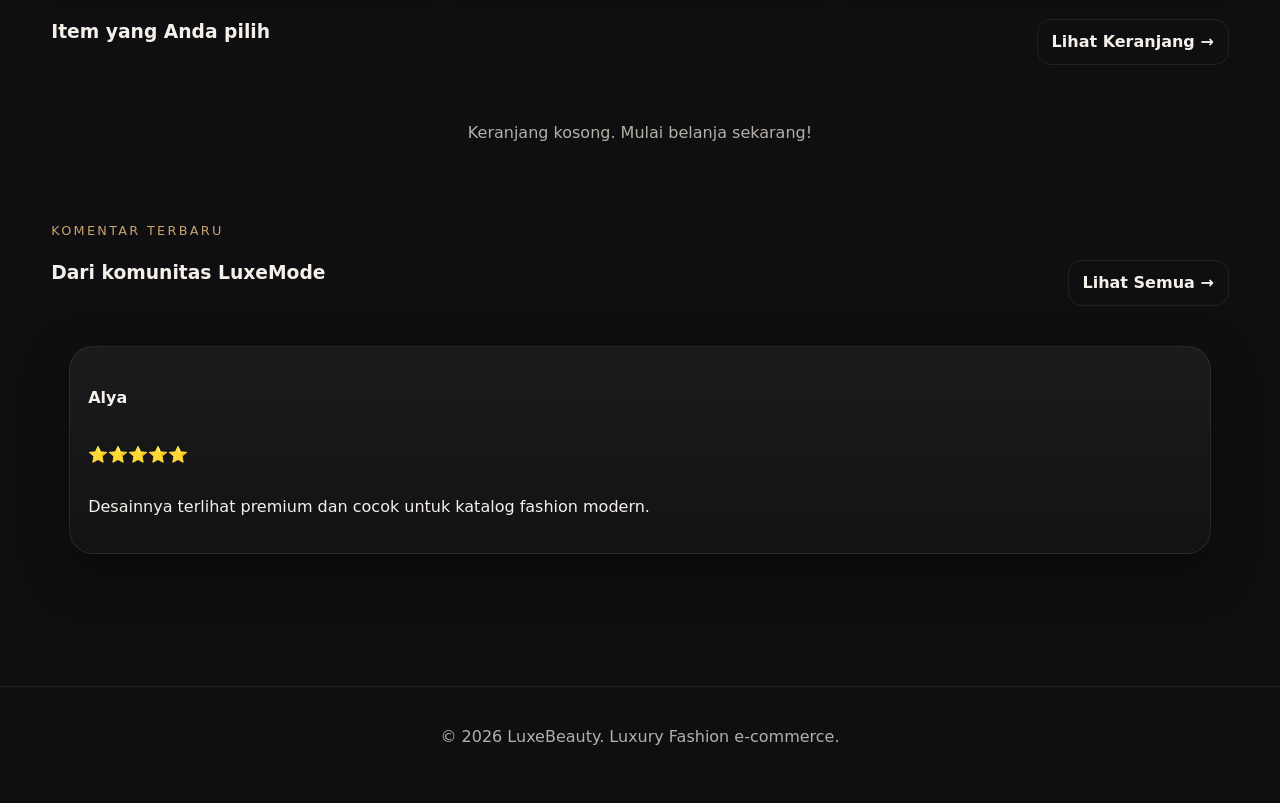
==== commit ec0b8a3f: "Sekedar Merapikan" ====
--- a/Fashion store front-end/index.html
+++ b/Fashion store front-end/index.html
@@ -9,10 +9,12 @@
 <body>
   <header class="topbar">
     <div class="brand">
-      <img class="brand-mark" src="img/logo-removebg-preview.avif" alt="LuxeMode Logo">
+      <a href="index.html">
+        <img class="brand-mark" src="img/logo-removebg-preview.avif" alt="LuxeBeauty Logo">
+      </a>
       <div>
-        <h1>LuxeMode</h1>
-        <p>Fashion store front-end</p>
+        <h1>LuxeBeauty</h1>
+        <p>Luxury Fashion store</p>
       </div>
     </div>
 
@@ -24,7 +26,7 @@
     </nav>
 
     <button class="cart-pill" type="button">
-      🛍️ <span id="cartCount">0</span>
+      <a href="keranjang.html">🛍️ <span id="cartCount">0</span></a>
     </button>
   </header>
 
@@ -32,10 +34,9 @@
     <section class="hero">
       <div class="hero-copy">
         <p class="eyebrow">Collection 2026</p>
-        <h2>Fashion premium untuk tampilan yang elegan dan modern.</h2>
+        <h2>Koleksi Fashion Premium untuk Gaya Elegan dan Kontemporer</h2>
         <p class="hero-text">
-          Jelajahi koleksi outfit pilihan dengan desain bersih, like interaktif, keranjang belanja,
-          dan komentar yang mendukung teks serta gambar.
+          Mewujudkan kemewahan dalam setiap sentuhan. Kami menghadirkan kosmetik dengan bahan paling murni dan formula premium yang dirancang khusus untuk Anda yang menghargai kualitas tanpa kompromi.
         </p>
         <div class="hero-actions">
           <a class="btn primary" href="produk.html">Lihat Produk</a>
@@ -91,7 +92,7 @@
   </main>
 
   <footer class="footer">
-    <p>© 2026 LuxeMode. Front-end fashion e-commerce.</p>
+    <p>© 2026 LuxeBeauty. Luxury Fashion e-commerce.</p>
   </footer>
 
   <script src="script.js"></script>
--- a/Fashion store front-end/style.css
+++ b/Fashion store front-end/style.css
@@ -1,7 +1,7 @@
-* {
-  box-sizing: border-box;
-}
-
+/* ==========================================================
+   [1] GLOBAL STYLES & VARIABLES
+   Berlaku untuk semua halaman
+   ========================================================== */
 :root {
   --bg: #0f0f12;
   --panel: #17171d;
@@ -10,8 +10,8 @@
   --muted: #b5b0a7;
   --accent: #c7a26a;
   --accent-2: #f1dfc4;
-  --line: rgba(255,255,255,0.08);
-  --shadow: 0 18px 50px rgba(0,0,0,0.35);
+  --line: rgba(255, 255, 255, 0.08);
+  --shadow: 0 18px 50px rgba(0, 0, 0, 0.35);
   --success: #6dcf97;
 }
 
@@ -26,11 +26,12 @@
 body {
   margin: 0;
   font-family: Inter, system-ui, -apple-system, Segoe UI, Roboto, Arial, sans-serif;
-  background:
-    radial-gradient(circle at top left, rgba(199,162,106,0.15), transparent 30%),
-    radial-gradient(circle at top right, rgba(255,255,255,0.08), transparent 26%),
+  background: 
+    radial-gradient(circle at top left, rgba(199, 162, 106, 0.15), transparent 30%),
+    radial-gradient(circle at top right, rgba(255, 255, 255, 0.08), transparent 26%), 
     var(--bg);
   color: var(--text);
+  line-height: 1.5;
 }
 
 a {
@@ -41,88 +42,6 @@
 img {
   max-width: 100%;
   display: block;
-}
-
-.topbar {
-  position: sticky;
-  top: 0;
-  z-index: 20;
-  display: flex;
-  align-items: center;
-  justify-content: space-between;
-  gap: 18px;
-  padding: 18px 5vw;
-  backdrop-filter: blur(18px);
-  background: rgba(15,15,18,0.72);
-  border-bottom: 1px solid var(--line);
-}
-
-.brand {
-  display: flex;
-  align-items: center;
-  gap: 14px;
-}
-
-.brand-mark {
-  width: 52px;
-  height: 52px;
-  display: grid;
-  place-items: center;
-  border-radius: 16px;
-  background: linear-gradient(145deg, #c7a26a, #f1dfc4);
-  color: #1a1410;
-  font-weight: 800;
-  letter-spacing: 1px;
-}
-
-.brand h1 {
-  margin: 0;
-  font-size: 1.15rem;
-}
-
-.brand p {
-  margin: 4px 0 0;
-  color: var(--muted);
-  font-size: 0.86rem;
-}
-
-.nav {
-  display: flex;
-  gap: 18px;
-  flex-wrap: wrap;
-  justify-content: center;
-  color: var(--muted);
-}
-
-.nav a {
-  position: relative;
-  padding-bottom: 4px;
-}
-
-.nav a:hover,
-.nav a.active {
-  color: var(--text);
-}
-
-.nav a.active::after {
-  content: "";
-  position: absolute;
-  left: 0;
-  bottom: 0;
-  width: 100%;
-  height: 2px;
-  background: var(--accent);
-  border-radius: 999px;
-}
-
-.cart-pill {
-  border: 1px solid var(--line);
-  background: var(--panel);
-  color: var(--text);
-  padding: 12px 16px;
-  border-radius: 999px;
-  cursor: pointer;
-  box-shadow: var(--shadow);
 }
 
 main {
@@ -131,81 +50,7 @@
   padding: 24px 0 60px;
 }
 
-.hero {
-  display: grid;
-  grid-template-columns: 1.2fr 0.9fr;
-  gap: 28px;
-  align-items: center;
-  min-height: calc(100vh - 120px);
-  padding: 18px 0 28px;
-}
-
-.hero-copy h2 {
-  font-size: clamp(2.4rem, 5vw, 4.7rem);
-  line-height: 0.98;
-  margin: 8px 0 16px;
-  max-width: 12ch;
-}
-
-.eyebrow {
-  color: var(--accent);
-  text-transform: uppercase;
-  letter-spacing: 0.18em;
-  font-size: 0.8rem;
-  margin: 0;
-}
-
-.hero-text {
-  color: var(--muted);
-  line-height: 1.7;
-  max-width: 58ch;
-  margin: 0 0 24px;
-}
-
-.hero-actions {
-  display: flex;
-  gap: 12px;
-  flex-wrap: wrap;
-  margin-bottom: 26px;
-}
-
-.btn {
-  border: 0;
-  padding: 13px 18px;
-  border-radius: 14px;
-  font-weight: 700;
-  cursor: pointer;
-  display: inline-flex;
-  align-items: center;
-  justify-content: center;
-}
-
-.btn.primary {
-  background: linear-gradient(145deg, #c7a26a, #f1dfc4);
-  color: #1a1410;
-}
-
-.btn.ghost {
-  background: transparent;
-  color: var(--text);
-  border: 1px solid var(--line);
-}
-
-.btn.small {
-  padding: 10px 14px;
-}
-
-.btn.full-width {
-  width: 100%;
-}
-
-.hero-stats {
-  display: grid;
-  grid-template-columns: repeat(3, minmax(0, 1fr));
-  gap: 14px;
-  max-width: 560px;
-}
-
+/* Reusable Containers (Box Glassmorphism) */
 .hero-stats div,
 .cart-summary,
 .product-card,
@@ -214,78 +59,40 @@
 .hero-card,
 .page-header,
 .filter-bar,
-.cart-preview,
 .summary-box {
-  background: linear-gradient(180deg, rgba(255,255,255,0.05), rgba(255,255,255,0.02));
+  background: linear-gradient(180deg, rgba(255, 255, 255, 0.05), rgba(255, 255, 255, 0.02));
   border: 1px solid var(--line);
   border-radius: 24px;
   box-shadow: var(--shadow);
-}
-
-.hero-stats div {
-  padding: 18px;
-}
-
-.hero-stats strong {
-  display: block;
-  font-size: 1.5rem;
-}
-
-.hero-stats span {
-  color: var(--muted);
-  font-size: 0.9rem;
-}
-
-.hero-card {
-  padding: 18px;
-  overflow: hidden;
-}
-
-.hero-card img {
-  width: 100%;
-  border-radius: 18px;
-  object-fit: cover;
-}
-
-.section {
-  padding: 42px 0 0;
-}
-
-.section-head {
-  display: flex;
-  justify-content: space-between;
-  align-items: end;
-  gap: 14px;
-  margin-bottom: 22px;
-}
-
-.section-head h3 {
-  margin: 8px 0 0;
-  font-size: clamp(1.6rem, 3vw, 2.4rem);
-}
-
-.page-header {
-  padding: 26px;
-  margin-bottom: 20px;
-}
-
-.page-header h1 {
-  margin: 0 0 8px;
-  font-size: clamp(1.8rem, 3vw, 2.6rem);
-}
-
-.page-header p {
-  margin: 0;
-  color: var(--muted);
-}
-
-.filter-bar {
-  display: flex;
-  gap: 12px;
-  margin-bottom: 16px;
-  flex-wrap: wrap;
-  padding: 16px;
-}
+
+}
+
+/* Buttons & Inputs */
+.btn {
+  border: 0;
+  padding: 13px 18px;
+  border-radius: 14px;
+  font-weight: 700;
+  cursor: pointer;
+  display: inline-flex;
+  align-items: center;
+  justify-content: center;
+  transition: all 0.3s ease;
+}
+
+.btn.primary {
+  background: linear-gradient(145deg, #c7a26a, #f1dfc4);
+  color: #1a1410;
+}
+
+.btn.ghost {
+  background: transparent;
+  color: var(--text);
+  border: 1px solid var(--line);
+}
+
+.btn.small { padding: 10px 14px; }
+.btn.full-width { width: 100%; }
 
 .search-input,
 .filter-select,
@@ -301,13 +108,161 @@
   outline: none;
 }
 
-.filter-select {
-  max-width: 220px;
-}
-
-.search-input {
-  max-width: 360px;
-}
+/* ==========================================================
+   [2] NAVIGATION (TopBar)
+   ========================================================== */
+.topbar {
+  position: sticky;
+  top: 0;
+  z-index: 20;
+  display: flex;
+  align-items: center;
+  justify-content: space-between;
+  gap: 18px;
+  padding: 18px 5vw;
+  backdrop-filter: blur(18px);
+  background: rgba(15, 15, 18, 0.72);
+  border-bottom: 1px solid var(--line);
+}
+
+.brand {
+  display: flex;
+  align-items: center;
+  gap: 14px;
+}
+
+.brand-mark {
+  width: 52px;
+  height: 52px;
+  display: grid;
+  place-items: center;
+  border-radius: 16px;
+  background: linear-gradient(145deg, #c7a26a, #f1dfc4);
+  color: #1a1410;
+  font-weight: 800;
+}
+
+.brand h1 { margin: 0; font-size: 1.15rem; }
+.brand p { margin: 4px 0 0; color: var(--muted); font-size: 0.86rem; }
+
+.nav {
+  display: flex;
+  gap: 18px;
+  flex-wrap: wrap;
+  justify-content: center;
+  color: var(--muted);
+}
+
+.nav a { position: relative; padding-bottom: 4px; transition: color 0.3s; }
+.nav a:hover, .nav a.active { color: var(--text); }
+.nav a.active::after {
+  content: "";
+  position: absolute;
+  left: 0;
+  bottom: 0;
+  width: 100%;
+  height: 2px;
+  background: var(--accent);
+  border-radius: 999px;
+}
+
+.cart-pill {
+  border: 1px solid var(--line);
+  background: var(--panel);
+  color: var(--text);
+  padding: 12px 16px;
+  border-radius: 999px;
+  cursor: pointer;
+  box-shadow: var(--shadow);
+}
+
+/* ==========================================================
+   [3] BERANDA (Index.html - Hero & Stats)
+   ========================================================== */
+.hero {
+  display: grid;
+  grid-template-columns: 1.2fr 0.9fr;
+  gap: 28px;
+  align-items: center;
+  min-height: calc(100vh - 120px);
+  padding: 18px 0 28px;
+}
+
+.eyebrow {
+  color: var(--accent);
+  text-transform: uppercase;
+  letter-spacing: 0.18em;
+  font-size: 0.8rem;
+  margin: 0;
+}
+
+.hero-copy h2 {
+  font-size: clamp(2.4rem, 5vw, 4.7rem);
+  line-height: 0.98;
+  margin: 8px 0 16px;
+  max-width: 12ch;
+}
+
+.hero-text {
+  color: var(--muted);
+  line-height: 1.7;
+  max-width: 58ch;
+  margin: 0 0 24px;
+}
+
+.hero-actions { display: flex; gap: 12px; flex-wrap: wrap; margin-bottom: 26px; }
+
+.hero-stats {
+  display: grid;
+  grid-template-columns: repeat(3, minmax(0, 1fr));
+  gap: 14px;
+  max-width: 560px;
+}
+
+.hero-stats div { padding: 18px; }
+.hero-stats strong { display: block; font-size: 1.5rem; }
+.hero-stats span { color: var(--muted); font-size: 0.9rem; }
+
+.hero-card { padding: 18px; overflow: hidden; }
+.hero-card img { width: 100%; border-radius: 18px; object-fit: cover; }
+
+.cart-preview-item img {
+  width: 60px;          
+  height: 74px;         
+  object-fit: cover;    
+  border-radius: 12px;  
+  background: var(--panel-2);
+}
+
+/* Mengatur tata letak item agar rapi */
+.cart-preview-item {
+  display: grid;
+  grid-template-columns: 60px 1fr;
+  gap: 12px;
+  align-items: center;
+  padding: 10px 0;
+  border-bottom: 1px solid var(--line);
+}
+
+/* ==========================================================
+   [4] PRODUK (Produk.html - Grid & Filter)
+   ========================================================== */
+.section { padding: 42px 0 0; }
+.section-head {
+  display: flex;
+  justify-content: space-between;
+  align-items: end;
+  gap: 14px;
+  margin-bottom: 22px;
+}
+
+.page-header { padding: 26px; margin-bottom: 20px; }
+.page-header h1 { margin: 0 0 8px; font-size: clamp(1.8rem, 3vw, 2.6rem); }
+.page-header p { margin: 0; color: var(--muted); }
+
+.filter-bar { display: flex; gap: 12px; margin-bottom: 16px; flex-wrap: wrap; padding: 16px; }
+.filter-select { max-width: 220px; }
+.search-input { max-width: 360px; }
 
 .product-grid {
   display: grid;
@@ -315,23 +270,18 @@
   gap: 18px;
 }
 
-.product-card {
-  overflow: hidden;
-}
-
+/* Product Card Details */
 .image-wrapper {
   position: relative;
   overflow: hidden;
   border-radius: 12px;
   height: 250px; 
-  width: 100%;
 }
 
 .product-image {
   width: 100%;
   height: 100%;
   object-fit: cover;
-  display: block;
   transition: transform 0.4s ease;
 }
 
@@ -341,104 +291,38 @@
   left: 0;
   width: 100%;
   height: 100%;
-
-  background: linear-gradient(
-    to bottom,
-    rgba(0,0,0,0.7),
-    rgba(0,0,0,0.0)
-  );
-
-  display: flex;
-  align-items: flex-start;
-  justify-content: left;
-
-  padding-top: 20px;
-  padding-left: 20px;
-
+  background: linear-gradient(to bottom, rgba(0,0,0,0.7), transparent);
+  display: flex;
+  padding: 20px;
   opacity: 0;
   transform: translateY(-20px); 
   transition: all 0.4s ease;
 }
 
-.image-overlay span {
-  color: #fff;
-  font-size: 16px;
-  font-weight: 600;
-  letter-spacing: 1px;
-}
-
-.image-wrapper:hover .product-image {
-  transform: scale(1.05);
-}
-
-.image-wrapper:hover .image-overlay {
-  opacity: 1;
-  transform: translateY(0);
-}
-
-.product-body {
-  padding: 18px;
-}
-
-.product-body h4 {
-  margin: 0 0 8px;
-  font-size: 1.2rem;
-}
-
-.product-body p {
-  margin: 0 0 14px;
-  color: var(--muted);
-  line-height: 1.6;
-  min-height: 4.8em;
-}
-
-.product-meta {
-  display: flex;
-  justify-content: space-between;
-  align-items: center;
-  gap: 12px;
-  margin-bottom: 12px;
-}
-
-.price {
-  font-size: 1.15rem;
-  color: var(--accent-2);
-  font-weight: 800;
-}
-
-.action-row {
-  display: flex;
-  gap: 10px;
-}
-
-.icon-btn {
-  flex: 1;
-  border: 1px solid var(--line);
-  background: var(--panel);
-  color: var(--text);
-  padding: 12px 14px;
-  border-radius: 14px;
-  cursor: pointer;
-}
-
-.icon-btn.active {
-  background: rgba(199,162,106,0.18);
-  border-color: rgba(199,162,106,0.35);
-}
-
-.cart-layout,
-.comment-container {
+.image-wrapper:hover .product-image { transform: scale(1.05); }
+.image-wrapper:hover .image-overlay { opacity: 1; transform: translateY(0); }
+
+.product-body { padding: 18px; }
+.product-body h4 { margin: 0 0 8px; font-size: 1.2rem; }
+.product-body p { margin: 0 0 14px; color: var(--muted); min-height: 4.8em; }
+
+.product-meta { display: flex; justify-content: space-between; align-items: center; margin-bottom: 12px; }
+.price { font-size: 1.15rem; color: var(--accent-2); font-weight: 800; }
+
+.action-row { display: flex; gap: 10px; }
+.icon-btn { flex: 1; border: 1px solid var(--line); background: var(--panel); color: var(--text); padding: 12px 14px; border-radius: 14px; cursor: pointer; }
+.icon-btn.active { background: rgba(199,162,106,0.18); border-color: rgba(199,162,106,0.35); }
+
+/* ==========================================================
+   [5] KERANJANG (Keranjang.html)
+   ========================================================== */
+.cart-layout {
   display: grid;
   grid-template-columns: 1.6fr 0.8fr;
   gap: 18px;
 }
 
-.cart-list,
-.cart-summary,
-.comment-form,
-.comment-feed {
-  padding: 18px;
-}
+.cart-list, .cart-summary, .cart-preview, .summary-box { padding: 18px; }
 
 .cart-item {
   display: grid;
@@ -449,176 +333,38 @@
   border-bottom: 1px solid var(--line);
 }
 
-.cart-item:last-child {
-  border-bottom: 0;
-}
-
-.cart-item img {
-  width: 78px;
-  height: 96px;
-  border-radius: 16px;
-  object-fit: cover;
-}
-
-.cart-item h4 {
-  margin: 0 0 6px;
-}
-
-.cart-item p {
-  margin: 0;
-  color: var(--muted);
-  font-size: 0.92rem;
-}
-
-.qty-controls {
-  display: flex;
-  align-items: center;
-  gap: 8px;
-}
-
-.qty-controls button {
-  width: 34px;
-  height: 34px;
-  border-radius: 10px;
-  border: 1px solid var(--line);
-  background: var(--panel);
-  color: var(--text);
-  cursor: pointer;
-}
-
-.summary-row,
-.summary-item {
-  display: flex;
-  justify-content: space-between;
-  gap: 12px;
-  margin: 14px 0;
-  color: var(--muted);
-}
-
-.summary-row strong,
-.summary-item strong {
-  color: var(--text);
-}
-
-.summary-box {
-  padding: 18px;
-}
-
-.summary-item.total {
-  padding-top: 12px;
-  border-top: 1px solid var(--line);
-  font-size: 1.05rem;
-}
-
-.comment-form h2,
-.comment-feed h2 {
-  margin-top: 0;
-}
-
-.form-group {
-  margin-bottom: 14px;
-}
-
-.form-group label {
-  display: block;
-  margin-bottom: 8px;
-  color: var(--muted);
-  font-size: 0.95rem;
-}
-
-.comment-form textarea {
-  resize: vertical;
-  min-height: 130px;
-}
-
-.comment-tools {
-  display: flex;
-  gap: 12px;
-  align-items: center;
-  justify-content: space-between;
-  flex-wrap: wrap;
-}
-
-.comment-tools small {
-  color: var(--muted);
-}
-
-.star-rating {
-  display: flex;
-  gap: 8px;
-  flex-wrap: wrap;
-}
-
-.star {
-  font-size: 1.5rem;
-  cursor: pointer;
-  opacity: 0.4;
-  user-select: none;
-}
-
-.star.active {
-  opacity: 1;
-}
-
-.comment-feed {
-  display: grid;
-  gap: 14px;
-}
-
-.comment-item {
-  padding: 18px;
-  display: grid;
-  gap: 12px;
-}
-
-.comment-item h4 {
-  margin: 0;
-}
-
-.comment-item p {
-  margin: 0;
-  line-height: 1.7;
-  color: var(--text);
-}
-
-.comment-item img {
-  max-width: 240px;
-  width: 100%;
-  border-radius: 16px;
-  border: 1px solid var(--line);
-}
-
-.cart-preview {
-  padding: 18px;
-  display: grid;
-  gap: 12px;
-}
-
-.cart-preview-item {
-  display: grid;
-  grid-template-columns: 60px 1fr;
-  gap: 12px;
-  align-items: center;
-  padding: 10px 0;
-  border-bottom: 1px solid var(--line);
-}
-
-.cart-preview-item:last-child {
-  border-bottom: 0;
-}
-
-.cart-preview-item img {
-  width: 60px;
-  height: 74px;
-  object-fit: cover;
-  border-radius: 12px;
-}
-
-.empty-state {
-  color: var(--muted);
-  margin: 0;
-}
-
+.cart-item img { width: 78px; height: 96px; border-radius: 16px; object-fit: cover; }
+.qty-controls { display: flex; align-items: center; gap: 8px; }
+.qty-controls button { width: 34px; height: 34px; border-radius: 10px; border: 1px solid var(--line); background: var(--panel); color: var(--text); cursor: pointer; }
+
+.summary-row, .summary-item { display: flex; justify-content: space-between; margin: 14px 0; color: var(--muted); }
+.summary-item.total { padding-top: 12px; border-top: 1px solid var(--line); font-size: 1.05rem; }
+
+/* ==========================================================
+   [6] KOMUNITAS & KOMENTAR (Komentar.html)
+   ========================================================== */
+.comment-container {
+  display: grid;
+  grid-template-columns: 1.6fr 0.8fr;
+  gap: 18px;
+}
+
+.comment-form, .comment-feed { padding: 18px; }
+.form-group { margin-bottom: 14px; }
+.form-group label { display: block; margin-bottom: 8px; color: var(--muted); }
+.comment-form textarea { resize: vertical; min-height: 130px; }
+
+.comment-tools { display: flex; gap: 12px; align-items: center; justify-content: space-between; flex-wrap: wrap; }
+.star-rating { display: flex; gap: 8px; }
+.star { font-size: 1.5rem; cursor: pointer; opacity: 0.4; }
+.star.active { opacity: 1; }
+
+.comment-item { padding: 18px; display: grid; gap: 12px; margin-bottom: 14px; }
+.comment-item img { max-width: 240px; border-radius: 16px; border: 1px solid var(--line); }
+
+/* ==========================================================
+   [7] FOOTER & MEDIA QUERIES
+   ========================================================== */
 .footer {
   padding: 22px 5vw 38px;
   text-align: center;
@@ -627,50 +373,20 @@
   margin-top: 40px;
 }
 
+.empty-state { color: var(--muted); text-align: center; }
+
 @media (max-width: 980px) {
-  .hero,
-  .product-grid,
-  .cart-layout,
-  .comment-container {
-    grid-template-columns: 1fr;
-  }
-
-  .hero {
-    min-height: auto;
-    padding-top: 32px;
-  }
-
-  .hero-copy h2 {
-    max-width: 100%;
-  }
-
-  .search-input,
-  .filter-select {
-    max-width: 100%;
-  }
+  .hero, .product-grid, .cart-layout, .comment-container { grid-template-columns: 1fr; }
+  .hero { min-height: auto; padding-top: 32px; }
+  .search-input, .filter-select { max-width: 100%; }
 }
 
 @media (max-width: 640px) {
-  .topbar {
-    flex-wrap: wrap;
-    justify-content: center;
-  }
-
-  .section-head {
-    align-items: start;
-    flex-direction: column;
-  }
-
-  .hero-stats {
-    grid-template-columns: 1fr;
-  }
-
-  .cart-item {
-    grid-template-columns: 1fr;
-  }
-
-  .comment-tools {
-    flex-direction: column;
-    align-items: stretch;
-  }
+  .topbar { flex-wrap: wrap; justify-content: center; }
+  .section-head { align-items: start; flex-direction: column; }
+  .hero-stats { grid-template-columns: 1fr; }
+  .cart-item { grid-template-columns: 1fr; text-align: center; }
+  .cart-item img { margin: 0 auto; }
+  .qty-controls { justify-content: center; }
+  .comment-tools { flex-direction: column; align-items: stretch; }
 }
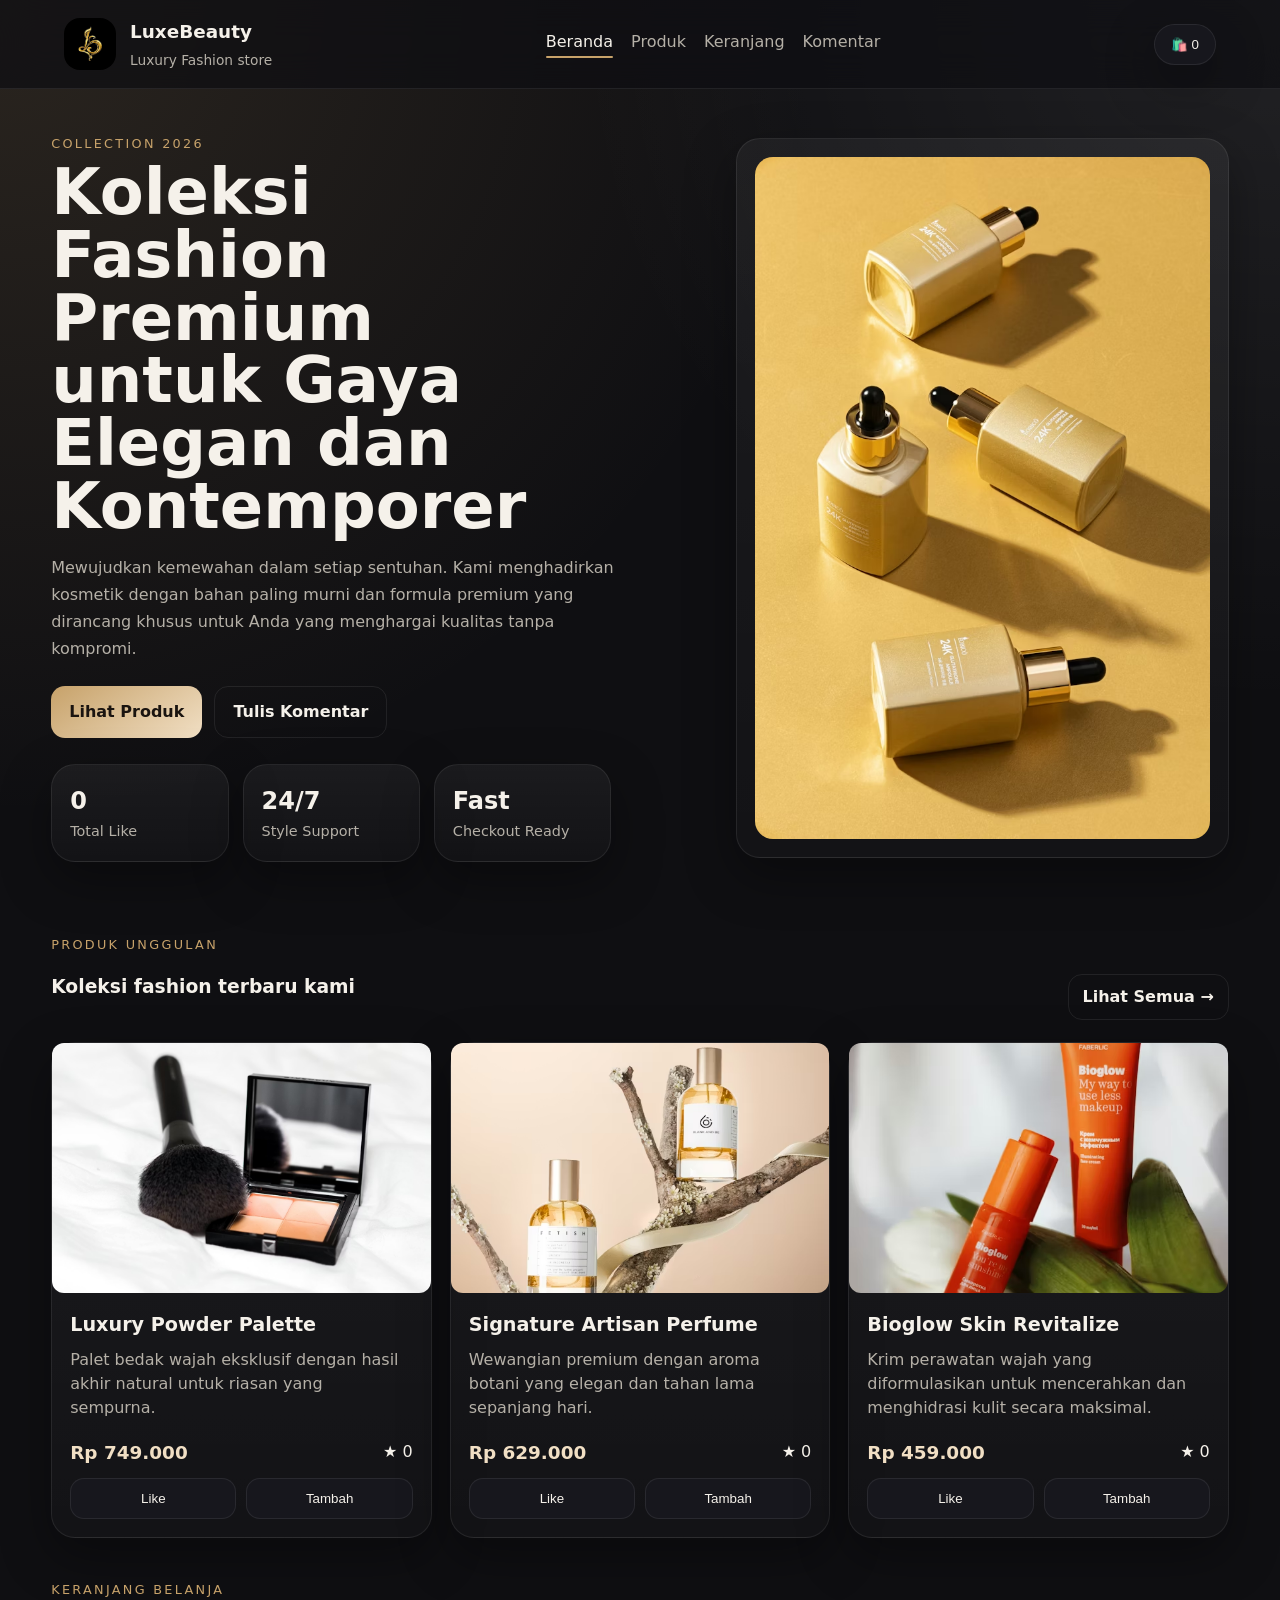
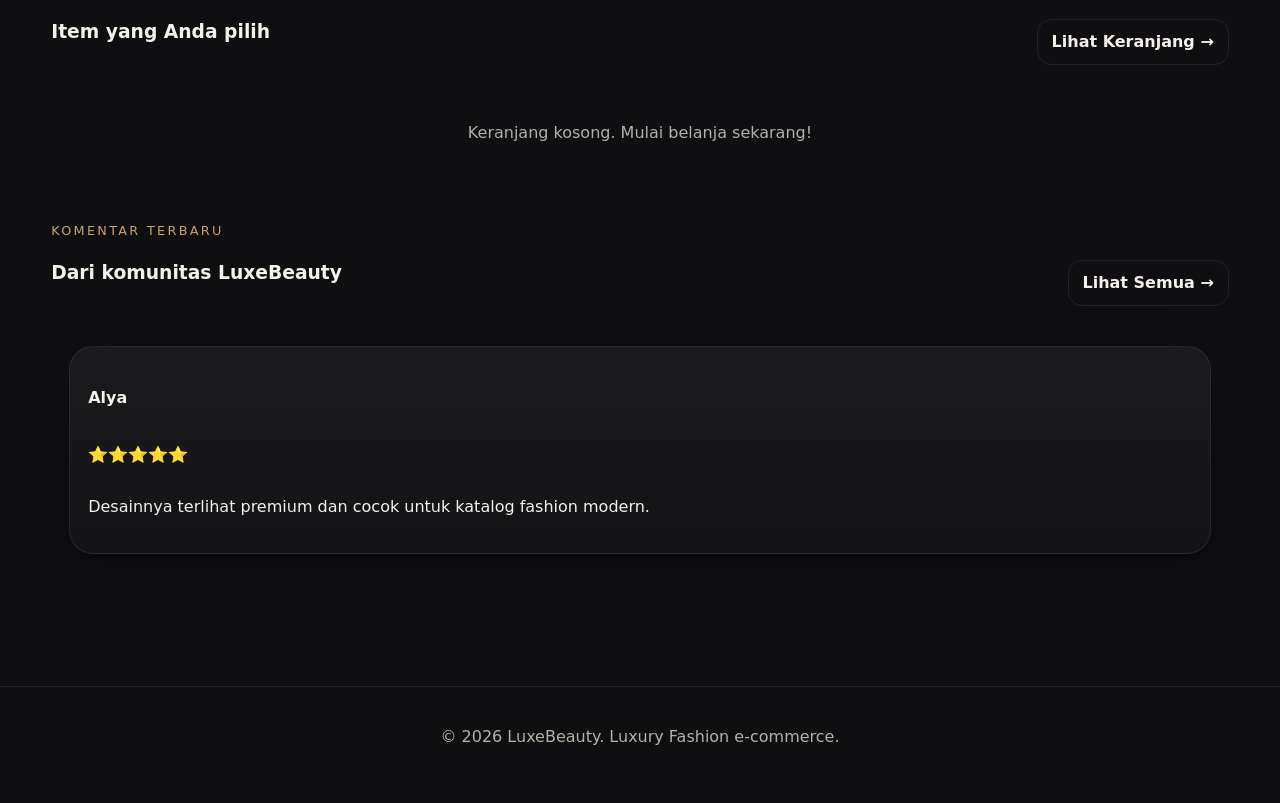
==== commit 4f0f2775: "Ubah dikit" ====
--- a/Fashion store front-end/index.html
+++ b/Fashion store front-end/index.html
@@ -5,6 +5,8 @@
   <meta name="viewport" content="width=device-width, initial-scale=1.0" />
   <title>LuxeMode — Fashion E-Commerce</title>
   <link rel="stylesheet" href="style.css" />
+  <link rel="icon" type="image/avif" href="img/logo-removebg-preview.avif">
+
 </head>
 <body>
   <header class="topbar">
@@ -83,7 +85,7 @@
       <div class="section-head">
         <div>
           <p class="eyebrow">Komentar Terbaru</p>
-          <h3>Dari komunitas LuxeMode</h3>
+          <h3>Dari komunitas LuxeBeauty</h3>
         </div>
         <a href="komentar.html" class="btn ghost small">Lihat Semua →</a>
       </div>
--- a/Fashion store front-end/style.css
+++ b/Fashion store front-end/style.css
@@ -318,11 +318,15 @@
    ========================================================== */
 .cart-layout {
   display: grid;
-  grid-template-columns: 1.6fr 0.8fr;
+  grid-template-columns: 1fr;
   gap: 18px;
 }
 
 .cart-list, .cart-summary, .cart-preview, .summary-box { padding: 18px; }
+
+.cart-summary.hidden {
+  display: none;
+}
 
 .cart-item {
   display: grid;
@@ -345,7 +349,6 @@
    ========================================================== */
 .comment-container {
   display: grid;
-  grid-template-columns: 1.6fr 0.8fr;
   gap: 18px;
 }
 
@@ -361,6 +364,47 @@
 
 .comment-item { padding: 18px; display: grid; gap: 12px; margin-bottom: 14px; }
 .comment-item img { max-width: 240px; border-radius: 16px; border: 1px solid var(--line); }
+
+.comment-images {
+  display: grid;
+  grid-template-columns: repeat(auto-fit, minmax(140px, 1fr));
+  gap: 12px;
+  margin: 12px 0;
+}
+
+.comment-images img {
+  width: 100%;
+  aspect-ratio: 4 / 3;
+  object-fit: cover;
+  border-radius: 16px;
+  border: 1px solid var(--line);
+}
+.more-comments {
+  text-align: center;
+  padding-top: 16px;
+}
+
+.more-comments .btn-lanjut,
+.more-comments button {
+  display: inline-flex;
+  align-items: center;
+  justify-content: center;
+  border: 1px solid rgba(255, 255, 255, 0.12);
+  background: rgba(199, 162, 106, 0.12);
+  color: var(--text);
+  padding: 14px 20px;
+  border-radius: 14px;
+  cursor: pointer;
+  font-weight: 700;
+  transition: transform 0.2s ease, background 0.3s ease, border-color 0.3s ease;
+}
+
+.more-comments .btn-lanjut:hover,
+.more-comments button:hover {
+  transform: translateY(-1px);
+  background: rgba(199, 162, 106, 0.22);
+  border-color: rgba(199, 162, 106, 0.35);
+}
 
 /* ==========================================================
    [7] FOOTER & MEDIA QUERIES
